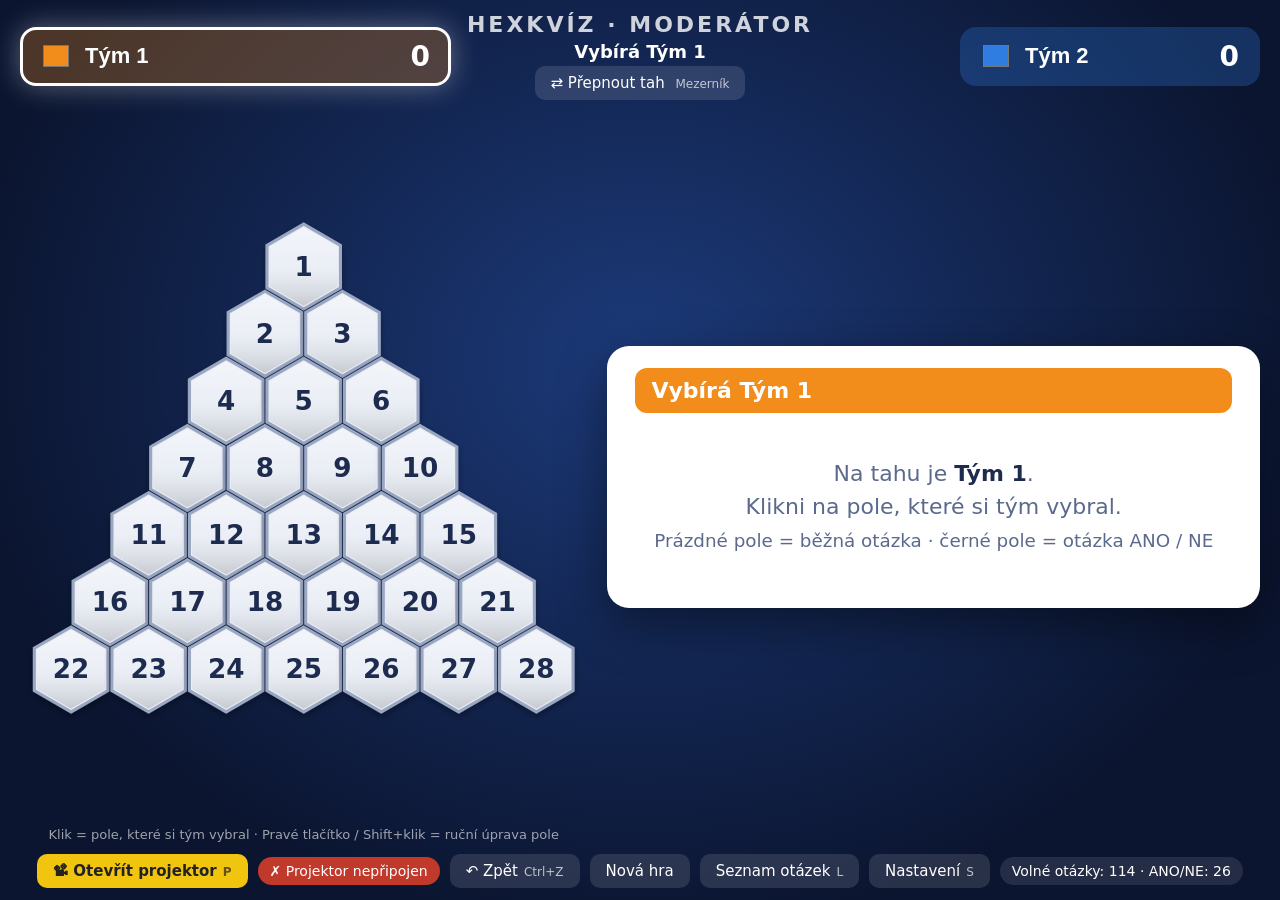
==== index.html @ 9d1b8575 "Hexkvíz: moderátorské okno a okno pro projektor - index.html: moderátor vidí otázku, správnou odpově" ====
<!doctype html>
<html lang="cs">
<head>
<meta charset="utf-8">
<meta name="viewport" content="width=device-width, initial-scale=1">
<title>Hexkvíz – moderátor</title>
<link rel="stylesheet" href="css/spolecne.css">
<style>
  body { display: grid; grid-template-rows: auto 1fr auto; height: 100vh; }
  header { display: grid; grid-template-columns: 1fr auto 1fr; align-items: center; gap: 16px; padding: 12px 20px; }
  header .team:last-child { justify-self: end; }
  .team { min-width: 300px; }
  .team input[type=text] { background: transparent; border: none; color: #fff; font-size: 22px; font-weight: 700; width: 170px; outline: none; }
  .team input[type=color] { width: 30px; height: 30px; border: none; padding: 0; background: none; cursor: pointer; }
  .team .score { font-size: 28px; }
  .center { text-align: center; }
  .center h1 { margin: 0; font-size: 22px; letter-spacing: 3px; opacity: .8; }
  .center .turn { font-size: 18px; font-weight: 700; margin: 4px 0; }

  main { display: grid; grid-template-columns: minmax(0, 1fr) minmax(0, 1.15fr); gap: 20px; padding: 0 20px; min-height: 0; }
  .boardWrap { display: flex; flex-direction: column; align-items: center; justify-content: center; min-height: 0; }
  .boardWrap svg { width: 100%; height: 100%; max-height: calc(100vh - 190px); }
  .boardHint { font-size: 13px; opacity: .6; padding-top: 4px; text-align: center; }

  .panel {
    background: #fff; color: #1d2b4f; border-radius: 22px; padding: 22px 28px; display: flex; flex-direction: column;
    gap: 14px; min-height: 0; overflow: auto; box-shadow: 0 16px 50px rgba(0,0,0,.45); align-self: center; max-height: 100%;
  }
  .phase { font-size: 22px; font-weight: 800; padding: 10px 16px; border-radius: 12px; color: #fff; background: #2f5fb3; }
  .meta { display: flex; justify-content: space-between; align-items: center; gap: 10px; font-weight: 700; font-size: 17px; color: #5b6a8c; }
  .q { font-size: clamp(22px, 2.3vw, 34px); font-weight: 700; line-height: 1.25; }
  .ans { background: #e8f6ec; border-radius: 12px; padding: 10px 16px; }
  .ans small { display: block; color: #4d7a5b; font-weight: 700; text-transform: uppercase; font-size: 12px; letter-spacing: 1px; }
  .ans div { font-size: clamp(20px, 2vw, 28px); font-weight: 800; color: var(--ok); }
  .timer { position: relative; height: 32px; background: #e3e8f2; border-radius: 10px; overflow: hidden; }
  .timer .bar { position: absolute; inset: 0 auto 0 0; background: linear-gradient(90deg, #2ecc71, #27ae60); width: 0; }
  .timer.low .bar { background: linear-gradient(90deg, #f39c12, #e67e22); }
  .timer.over .bar { background: var(--bad); width: 100% !important; }
  .timer span { position: absolute; inset: 0; display: flex; align-items: center; justify-content: center; font-weight: 800; font-size: 16px; color: #1d2b4f; }
  .timer.over span { color: #fff; }
  .row { display: flex; gap: 8px; flex-wrap: wrap; align-items: center; }
  .row button { background: #e3e8f2; color: #1d2b4f; font-weight: 600; }
  .row button.on { background: #2f5fb3; color: #fff; }
  .grow { flex: 1; }
  .actions { display: grid; grid-template-columns: 1fr 1fr; gap: 12px; }
  .actions button { font-size: 20px; font-weight: 800; padding: 18px 14px; border-radius: 14px; line-height: 1.2; }
  .actions .ok { background: var(--ok); }
  .actions .bad { background: var(--bad); }
  .idle { font-size: 22px; line-height: 1.5; color: #5b6a8c; text-align: center; padding: 30px 10px; }
  .idle b { color: #1d2b4f; }
  .hidden { display: none !important; }

  footer { display: flex; gap: 10px; flex-wrap: wrap; justify-content: center; align-items: center; padding: 12px; }
  .pill { font-size: 14px; padding: 6px 12px; border-radius: 999px; background: rgba(255,255,255,.1); }
  .pill.ok { background: var(--ok); }
  .pill.warn { background: var(--bad); }
  #bProj { background: #f1c40f; color: #222; font-weight: 700; }

  /* okna */
  .modal { position: fixed; inset: 0; display: none; align-items: center; justify-content: center; background: rgba(5,10,25,.72); z-index: 10; padding: 24px; }
  .modal.open { display: flex; }
  .card { background: #fff; color: #1d2b4f; border-radius: 20px; width: min(1100px, 100%); max-height: 100%; padding: 24px 30px; display: flex; flex-direction: column; gap: 14px; box-shadow: 0 20px 60px rgba(0,0,0,.6); }
  .card.small { width: min(520px, 100%); }
  .card h2 { margin: 0; }
  .card .head { display: flex; justify-content: space-between; align-items: center; gap: 10px; }
  .card button.grey { background: #ccd3e0; color: #333; }
  .card .btn { background: #2f5fb3; }
  .card .btn.red { background: var(--bad); }
  .scroll { overflow: auto; min-height: 0; }
  table { width: 100%; border-collapse: collapse; font-size: 15px; }
  th, td { text-align: left; padding: 6px 8px; border-bottom: 1px solid #e3e8f2; vertical-align: top; }
  th { position: sticky; top: 0; background: #fff; }
  tr.used td { color: #9aa3b8; }
  tr.used td:nth-child(3) { text-decoration: line-through; }
  .tabs { display: flex; gap: 8px; }
  .tabs button { background: #e3e8f2; color: #333; }
  .tabs button.on { background: #2f5fb3; color: #fff; }
  .settings { display: grid; grid-template-columns: auto 1fr; gap: 12px 18px; align-items: center; font-size: 16px; }
  .settings input[type=number] { width: 80px; font: inherit; padding: 4px 8px; }
  .settings label { display: inline-flex; gap: 6px; align-items: center; margin-right: 14px; }
  .manual { display: grid; grid-template-columns: 1fr 1fr; gap: 10px; }
  .manual button { font-size: 18px; font-weight: 700; padding: 14px; }
</style>
</head>
<body>
<header>
  <div class="team" id="team1">
    <input type="color" id="c1" title="Barva týmu">
    <input type="text" id="n1">
    <span class="score" id="s1">0</span>
  </div>
  <div class="center">
    <h1>HEXKVÍZ · MODERÁTOR</h1>
    <div class="turn" id="turn"></div>
    <button id="bSwap">⇄ Přepnout tah <kbd>Mezerník</kbd></button>
  </div>
  <div class="team" id="team2">
    <input type="color" id="c2" title="Barva týmu">
    <input type="text" id="n2">
    <span class="score" id="s2">0</span>
  </div>
</header>

<main>
  <div class="boardWrap">
    <svg id="board"></svg>
    <div class="boardHint">Klik = pole, které si tým vybral · Pravé tlačítko / Shift+klik = ruční úprava pole</div>
  </div>

  <section class="panel">
    <div class="phase" id="phase"></div>

    <div id="idle" class="idle"></div>

    <div id="qbox" class="hidden" style="display:flex;flex-direction:column;gap:14px">
      <div class="meta"><span id="qField"></span><span class="cat" id="qCat"></span></div>
      <div class="q" id="qText"></div>
      <div class="ans"><small>Správná odpověď</small><div id="qAns"></div></div>
      <div class="timer" id="timer"><div class="bar" id="tBar"></div><span id="tNum"></span></div>
      <div class="row">
        <button id="bTimer">▶ Start<kbd>T</kbd></button>
        <button id="bRestart">↺ Znovu<kbd>R</kbd></button>
        <span class="grow"></span>
        <button id="bOther" title="Zahodí otázku (zůstane použitá) a vytáhne novou">↻ Jiná otázka<kbd>N</kbd></button>
        <button id="bShowAns" title="Zobrazí správnou odpověď na projektoru">👁 Odpověď na projektor<kbd>O</kbd></button>
        <button id="bCancel" title="Zruší výběr pole, otázka zůstane použitá">✖ Zrušit<kbd>Esc</kbd></button>
      </div>
      <div class="actions">
        <button class="ok" id="bOk"></button>
        <button class="bad" id="bBad"></button>
      </div>
    </div>
  </section>
</main>

<footer>
  <button id="bProj">📽 Otevřít projektor<kbd>P</kbd></button>
  <span class="pill" id="conn"></span>
  <button id="bUndo">↶ Zpět<kbd>Ctrl+Z</kbd></button>
  <button id="bNew">Nová hra</button>
  <button id="bList">Seznam otázek<kbd>L</kbd></button>
  <button id="bSettings">Nastavení<kbd>S</kbd></button>
  <span class="pill" id="remain"></span>
</footer>

<!-- ruční úprava pole -->
<div class="modal" id="mManual">
  <div class="card small">
    <div class="head"><h2 id="manTitle"></h2><button class="grey" data-close>Zavřít<kbd>Esc</kbd></button></div>
    <div>Ruční nastavení pole (nemění tah ani nepoužije otázku):</div>
    <div class="manual">
      <button data-m="1" id="man1"></button>
      <button data-m="2" id="man2"></button>
      <button data-m="3" style="background:var(--black)">Černé pole</button>
      <button data-m="0" class="grey">Prázdné pole</button>
    </div>
  </div>
</div>

<!-- seznam otázek -->
<div class="modal" id="mList">
  <div class="card" style="height:100%">
    <div class="head">
      <h2>Seznam otázek</h2>
      <div class="tabs">
        <button data-f="all" class="on">Všechny</button>
        <button data-f="used">Použité</button>
        <button data-f="free">Nepoužité</button>
      </div>
      <button class="grey" data-close>Zavřít<kbd>Esc</kbd></button>
    </div>
    <div class="scroll"><table><thead><tr><th>#</th><th>Sada · okruh</th><th>Otázka</th><th>Odpověď</th><th>Stav</th></tr></thead><tbody id="listBody"></tbody></table></div>
  </div>
</div>

<!-- nastavení -->
<div class="modal" id="mSet">
  <div class="card">
    <div class="head"><h2>Nastavení</h2><button class="grey" data-close>Zavřít<kbd>Esc</kbd></button></div>
    <div class="settings">
      <b>Čas na odpověď</b><span><input type="number" min="0" max="300" data-num="tAnswer"> s</span>
      <b>Čas pro soupeře</b><span><input type="number" min="0" max="300" data-num="tSteal"> s</span>
      <b>Čas na ANO / NE</b><span><input type="number" min="0" max="300" data-num="tYesNo"> s <small>(0 = bez časovače)</small></span>
      <b>Časovač</b><span><label><input type="checkbox" data-bool="autostart"> spustit automaticky po výběru pole</label></span>
      <b>Pravidla</b><span><label><input type="checkbox" data-bool="steal"> při špatné odpovědi může odpovídat soupeř</label></span>
      <b>Projektor</b><span>
        <label><input type="checkbox" data-bool="sound"> zvuky</label>
        <label><input type="checkbox" data-bool="showQ"> zobrazovat znění otázky</label></span>
      <b>Sady otázek</b><span id="sSets"></span>
      <b>Použité otázky</b><span><span id="sStat"></span> &nbsp; <button class="btn red" id="bResetUsed">Obnovit všechny otázky</button></span>
    </div>
  </div>
</div>

<script src="js/otazky.js"></script>
<script src="js/deska.js"></script>
<script>
const $ = id => document.getElementById(id);
const N = Deska.N;
const other = t => t === 1 ? 2 : 1;

// ===================== ULOŽENÍ =====================
const LS = { game: 'azkviz-mod-game', used: 'azkviz-mod-used', settings: 'azkviz-mod-settings' };
const load = (k, d) => { try { const v = JSON.parse(localStorage.getItem(k)); return v ?? d; } catch { return d; } };
const store = (k, v) => { try { localStorage.setItem(k, JSON.stringify(v)); } catch {} };

const DEFAULTS = { tAnswer: 15, tSteal: 10, tYesNo: 10, autostart: true, steal: true, sound: true, showQ: false, sets: {} };
let settings = { ...DEFAULTS, ...load(LS.settings, {}) };
for (const k of Object.keys(SETS)) if (!(k in settings.sets)) settings.sets[k] = true;
let used = load(LS.used, {});

const saved = load(LS.game, null);
let game = { owner: Array(N).fill(0), turn: 1, n1: 'Tým 1', n2: 'Tým 2', c1: '#f28c1b', c2: '#2f7de1', ...(saved?.game || {}) };
if (game.owner?.length !== N) game.owner = Array(N).fill(0);
let round = saved?.round?.phase ? saved.round : { phase: 'select', cell: -1, q: null, team: game.turn };
let timer = { id: 0, duration: 0, endsAt: 0, remaining: 0, running: false };
let showAnsProj = false;
let history = [];
let manualCell = -1;

// ===================== OTÁZKY =====================
function pool(kind, onlyActive = true) {
  if (kind === 'yesno') return ANO_NE.map((q, i) => ({ id: 'yn-' + i, set: 'ANO / NE', cat: 'ANO / NE', text: q[0], ans: q[1] }));
  const out = [];
  for (const [k, s] of Object.entries(SETS))
    if (!onlyActive || settings.sets[k]) s.q.forEach((q, i) => out.push({ id: `${k}-${i}`, set: s.name, cat: q[0], text: q[1], ans: q[2] }));
  return out;
}
const free = kind => pool(kind).filter(q => !(q.id in used));
function draw(kind) {
  const f = free(kind);
  if (!f.length) return null;
  const q = f[Math.floor(Math.random() * f.length)];
  used[q.id] = Object.keys(used).length + 1;     // otevřená otázka = použitá, už se nevrátí
  store(LS.used, used);
  return q;
}

// ===================== SPOJENÍ S PROJEKTOREM =====================
let projWin = null, lastHello = 0;
let bc = null;
try { bc = new BroadcastChannel('azkviz'); bc.onmessage = e => onMsg(e.data, null); } catch {}
window.addEventListener('message', e => onMsg(e.data, e.source));
function onMsg(d, src) {
  if (d?.type !== 'hello') return;
  const fresh = src && projWin !== src;
  if (src) projWin = src;
  lastHello = Date.now();
  if (d.need || fresh) send(null);
  updateConn();
}
function post(msg) {
  try { if (projWin && !projWin.closed) projWin.postMessage(msg, '*'); } catch {}
  try { bc?.postMessage(msg); } catch {}
}
function openProjector() {
  const w = window.open('projektor.html', 'azkviz-projektor', 'popup=yes,width=1280,height=800');
  if (w) { projWin = w; setTimeout(() => send(null), 600); }
  else alert('Prohlížeč zablokoval otevření okna. Povol vyskakovací okna pro tuto stránku.');
}
function updateConn() {
  const ok = Date.now() - lastHello < 5000;
  $('conn').textContent = ok ? '✓ Projektor připojen' : '✗ Projektor nepřipojen';
  $('conn').className = 'pill ' + (ok ? 'ok' : 'warn');
}
setInterval(updateConn, 1000);

// ===================== ČASOVAČ =====================
const timeLeft = () => timer.running ? Math.max(0, timer.endsAt - Date.now()) : timer.remaining;
function phaseSeconds() {
  return round.phase === 'steal' ? settings.tSteal : round.phase === 'yesno' ? settings.tYesNo : settings.tAnswer;
}
function timerStart() {
  const s = phaseSeconds();
  timer = { id: timer.id + 1, duration: s * 1000, endsAt: Date.now() + s * 1000, remaining: s * 1000, running: s > 0 };
  if (s <= 0) timer.duration = 0;
}
function timerReset() {
  const s = phaseSeconds();
  timer = { id: timer.id + 1, duration: s * 1000, endsAt: 0, remaining: s * 1000, running: false };
}
function timerClear() { timer = { id: timer.id + 1, duration: 0, endsAt: 0, remaining: 0, running: false }; }
function timerToggle() {
  if (!inRound()) return;
  if (!timer.duration) timerStart();
  else if (timer.running) { timer.remaining = timeLeft(); timer.running = false; }
  else if (timer.remaining > 0) { timer.endsAt = Date.now() + timer.remaining; timer.running = true; }
  else timerStart();
  sync();
}
function timerRestart() { if (!inRound()) return; timerStart(); sync(); }
function phaseTimer() { settings.autostart ? timerStart() : timerReset(); }

function drawTimer() {
  const tm = $('timer');
  if (!timer.duration) { tm.classList.add('hidden'); $('bTimer').innerHTML = '▶ Start<kbd>T</kbd>'; return; }
  tm.classList.remove('hidden');
  const left = timeLeft(), sec = Math.ceil(left / 1000);
  $('tBar').style.width = (left / timer.duration * 100) + '%';
  tm.classList.toggle('low', sec <= 5 && left > 0);
  tm.classList.toggle('over', left <= 0);
  $('tNum').textContent = left <= 0 ? 'ČAS VYPRŠEL' : `${sec} s${timer.running ? '' : ' – pozastaveno'}`;
  $('bTimer').innerHTML = timer.running ? '⏸ Pauza<kbd>T</kbd>' : '▶ Start<kbd>T</kbd>';
  if (timer.running && left <= 0) { timer.running = false; timer.remaining = 0; sync('buzz'); }
}
setInterval(drawTimer, 100);

// ===================== HERNÍ LOGIKA =====================
const inRound = () => ['question', 'steal', 'yesno'].includes(round.phase);
const result = () => Deska.findWinner(game.owner);

function selectCell(i, e) {
  if (e?.shiftKey) return openManual(i);
  const v = game.owner[i];
  if (v === 1 || v === 2) return openManual(i);
  if (round.phase === 'end') return;
  if (inRound()) {
    if (i === round.cell) return;
    if (!confirm('Právě běží otázka. Zrušit ji a vybrat jiné pole? (Otázka zůstane použitá.)')) return;
  }
  const kind = v === 3 ? 'yesno' : 'main';
  round = { phase: kind === 'yesno' ? 'yesno' : 'question', cell: i, q: draw(kind), team: game.turn };
  showAnsProj = false;
  phaseTimer();
  sync('open');
}

function otherQuestion() {
  if (!inRound()) return;
  round.q = draw(round.phase === 'yesno' ? 'yesno' : 'main');
  showAnsProj = false;
  phaseTimer();
  sync('open');
}

function answer(correct) {
  if (!inRound()) return;
  const { phase, cell, team } = round;
  if (phase === 'question') {
    if (correct) return finish(team);
    if (settings.steal) { round.phase = 'steal'; phaseTimer(); return sync('wrong'); }
    return finish(3);
  }
  if (phase === 'steal') return finish(correct ? other(team) : 3);
  if (phase === 'yesno') return finish(correct ? team : other(team));
}

function finish(owner) {
  history.push(JSON.stringify({ game, round: { phase: 'select', cell: -1, q: null, team: round.team } }));
  const before = result().winner;
  game.owner[round.cell] = owner;
  const cell = round.cell;
  game.turn = other(round.team);
  timerClear();
  const { winner } = result();
  round = { phase: winner ? 'end' : 'select', cell: -1, q: null, team: game.turn, last: cell };
  board.pop(cell);
  sync(winner && !before ? 'win' : owner === 3 ? 'black' : 'team', cell);
}

function cancelRound() {
  if (!inRound()) return;
  round = { phase: 'select', cell: -1, q: null, team: game.turn };
  timerClear(); showAnsProj = false;
  sync();
}

function openManual(i) {
  manualCell = i;
  $('manTitle').textContent = `Pole ${Deska.cells[i].id}`;
  $('man1').textContent = game.n1; $('man1').style.background = game.c1;
  $('man2').textContent = game.n2; $('man2').style.background = game.c2;
  $('mManual').classList.add('open');
}
document.querySelectorAll('[data-m]').forEach(b => b.onclick = () => {
  if (manualCell < 0) return;
  history.push(JSON.stringify({ game, round }));
  const before = result().winner;
  game.owner[manualCell] = +b.dataset.m;
  if (round.cell === manualCell) { round = { phase: 'select', cell: -1, q: null, team: game.turn }; timerClear(); }
  const { winner } = result();
  if (winner) round = { phase: 'end', cell: -1, q: null, team: game.turn };
  else if (round.phase === 'end') round = { phase: 'select', cell: -1, q: null, team: game.turn };
  board.pop(manualCell);
  $('mManual').classList.remove('open');
  sync(winner && !before ? 'win' : null, manualCell);
  manualCell = -1;
});

function undo() {
  if (!history.length) return;
  const h = JSON.parse(history.pop());
  game = h.game; round = h.round?.phase && !['question', 'steal', 'yesno'].includes(h.round.phase) ? h.round : { phase: 'select', cell: -1, q: null, team: game.turn };
  if (result().winner) round.phase = 'end';
  timerClear(); showAnsProj = false;
  sync();
}
function newGame() {
  if (game.owner.some(v => v) && !confirm('Opravdu začít novou hru? (Použité otázky zůstanou použité.)')) return;
  history.push(JSON.stringify({ game, round: { phase: 'select', cell: -1, q: null, team: game.turn } }));
  game.owner = Array(N).fill(0); game.turn = 1;
  round = { phase: 'select', cell: -1, q: null, team: 1 };
  timerClear(); showAnsProj = false;
  sync();
}
function swapTurn() {
  if (inRound()) return;
  game.turn = other(game.turn); round.team = game.turn;
  sync();
}

// ===================== VYKRESLENÍ =====================
const board = Deska.create($('board'), { onClick: selectCell, onContext: i => openManual(i) });
const tn = t => game['n' + t];
const hexA = (hex, a) => { const n = parseInt(hex.slice(1), 16); return `rgba(${n >> 16},${(n >> 8) & 255},${n & 255},${a})`; };

function phaseText(winner) {
  const c = round.cell >= 0 ? Deska.cells[round.cell].id : '';
  switch (round.phase) {
    case 'question': return `Pole ${c} – odpovídá ${tn(round.team)}`;
    case 'steal': return `Šance pro ${tn(other(round.team))} – pole ${c}`;
    case 'yesno': return `Černé pole ${c} – ANO / NE pro ${tn(round.team)}`;
    case 'end': return `🏆 Vítěz: ${tn(winner)}`;
    default: return `Vybírá ${tn(game.turn)}`;
  }
}

function sync(sfx = null, popCell = -1) {
  const { winner, winSet } = result();
  if (winner && round.phase !== 'end' && !inRound()) round.phase = 'end';
  const ph = phaseText(winner);
  const phaseColor = round.phase === 'end' ? Deska.colorOf(winner, game.c1, game.c2)
    : round.phase === 'steal' ? game['c' + other(round.team)]
    : round.phase === 'yesno' ? Deska.BLACK : game['c' + (inRound() ? round.team : game.turn)];

  // hlavička a deska
  board.render({ owner: game.owner, c1: game.c1, c2: game.c2, winSet, selected: inRound() ? round.cell : -1 });
  for (const t of [1, 2]) {
    $('n' + t).value = game['n' + t]; $('c' + t).value = game['c' + t];
    $('team' + t).style.background = hexA(game['c' + t], .28);
    $('s' + t).textContent = game.owner.filter(v => v === t).length;
    $('team' + t).classList.toggle('active', !winner && (inRound() ? (round.phase === 'steal' ? other(round.team) : round.team) : game.turn) === t);
  }
  $('turn').textContent = ph;
  $('bSwap').disabled = inRound() || !!winner;

  // panel
  $('phase').textContent = ph;
  $('phase').style.background = phaseColor;
  $('qbox').classList.toggle('hidden', !inRound());
  $('idle').classList.toggle('hidden', inRound());
  if (round.phase === 'end') {
    $('idle').innerHTML = `🏆 <b>${esc(tn(winner))}</b> spojil všechny tři strany a vyhrává!<br><br><button class="btn" style="background:#2f5fb3;font-size:20px;padding:12px 24px" onclick="newGame()">Nová hra</button>`;
  } else if (!inRound()) {
    $('idle').innerHTML = `Na tahu je <b>${esc(tn(game.turn))}</b>.<br>Klikni na pole, které si tým vybral.<br><small>Prázdné pole = běžná otázka · černé pole = otázka ANO / NE</small>`;
  } else {
    const q = round.q;
    $('qField').textContent = `Pole ${Deska.cells[round.cell].id}` + (round.phase === 'yesno' ? ' · černé pole' : '');
    $('qCat').textContent = q ? q.cat : '';
    $('qCat').style.background = q ? (CAT_COLORS[q.cat] || '#34495e') : 'transparent';
    $('qText').textContent = q ? q.text : '⚠ Došly otázky. Obnov je v Nastavení, nebo vyhodnoť pole ručně.';
    $('qAns').textContent = q ? q.ans : '–';
    $('bShowAns').classList.toggle('on', showAnsProj);
    $('bOther').disabled = !q;
    const me = tn(round.team), op = tn(other(round.team));
    const labels = {
      question: [`✔ Správně → pole pro ${me}`, settings.steal ? `✘ Špatně → šance pro ${op}` : `✘ Špatně → černé pole`],
      steal: [`✔ ${op} správně → pole pro ${op}`, `✘ ${op} špatně → černé pole`],
      yesno: [`✔ Správně → pole pro ${me}`, `✘ Špatně → pole pro ${op}`],
    }[round.phase];
    $('bOk').innerHTML = labels[0] + '<kbd>1</kbd>';
    $('bBad').innerHTML = labels[1] + '<kbd>2</kbd>';
  }
  drawTimer();
  updateRemain();
  store(LS.game, { game, round });
  send(sfx, popCell, { winner, winSet, ph, phaseColor });
}

function send(sfx = null, popCell = -1, info = null) {
  const { winner, winSet } = info || result();
  const q = inRound() ? round.q : null;
  post({
    type: 'state', id: Math.random().toString(36).slice(2), sfx, pop: popCell,
    view: {
      owner: game.owner, n1: game.n1, n2: game.n2, c1: game.c1, c2: game.c2,
      turn: game.turn, phase: round.phase, phaseText: info?.ph ?? phaseText(winner),
      phaseColor: info?.phaseColor ?? '#2f5fb3',
      active: winner ? 0 : inRound() ? (round.phase === 'steal' ? other(round.team) : round.team) : game.turn,
      selected: inRound() ? round.cell : -1,
      cat: q?.cat || '', catColor: q ? (CAT_COLORS[q.cat] || '#34495e') : '',
      question: settings.showQ && q ? q.text : '',
      answer: showAnsProj && q ? q.ans : '',
      timer: { ...timer, now: Date.now() },
      winner, winSet, sound: settings.sound,
    },
  });
}

function updateRemain() {
  const n = free('main').length, y = free('yesno').length;
  $('remain').textContent = `Volné otázky: ${n} · ANO/NE: ${y}`;
  $('remain').className = 'pill' + (n < 10 || y < 3 ? ' warn' : '');
}
const esc = s => String(s).replace(/[&<>"]/g, c => ({ '&': '&amp;', '<': '&lt;', '>': '&gt;', '"': '&quot;' }[c]));

// ===================== SEZNAM =====================
let listFilter = 'all';
function renderList() {
  const rows = [...pool('main', false), ...pool('yesno')].map(q => ({ ...q, order: used[q.id] }))
    .filter(q => listFilter === 'all' || (listFilter === 'used' ? q.order : !q.order));
  if (listFilter === 'used') rows.sort((a, b) => a.order - b.order);
  $('listBody').innerHTML = rows.map((q, k) => `<tr class="${q.order ? 'used' : ''}">
    <td>${k + 1}</td><td>${esc(q.set)} · ${esc(q.cat)}</td><td>${esc(q.text)}</td><td><b>${esc(q.ans)}</b></td>
    <td>${q.order ? `použitá (${q.order}.)` : 'volná'}</td></tr>`).join('') || '<tr><td colspan="5">Nic tu není.</td></tr>';
}
document.querySelectorAll('#mList .tabs button').forEach(b => b.onclick = () => {
  listFilter = b.dataset.f;
  document.querySelectorAll('#mList .tabs button').forEach(x => x.classList.toggle('on', x === b));
  renderList();
});
function openList() { renderList(); $('mList').classList.add('open'); }

// ===================== NASTAVENÍ =====================
function openSettings() {
  document.querySelectorAll('[data-num]').forEach(i => i.value = settings[i.dataset.num]);
  document.querySelectorAll('[data-bool]').forEach(i => i.checked = !!settings[i.dataset.bool]);
  $('sSets').innerHTML = Object.entries(SETS).map(([k, s]) =>
    `<label><input type="checkbox" data-set="${k}" ${settings.sets[k] ? 'checked' : ''}> ${esc(s.name)} (${s.q.length})</label>`).join('');
  $('sSets').querySelectorAll('input').forEach(i => i.onchange = () => { settings.sets[i.dataset.set] = i.checked; saveSettings(); });
  refreshStat();
  $('mSet').classList.add('open');
}
function refreshStat() {
  const all = pool('main').length + ANO_NE.length, f = free('main').length + free('yesno').length;
  $('sStat').textContent = `${all - f} použito, ${f} volných`;
}
function saveSettings() { store(LS.settings, settings); refreshStat(); sync(); }
document.querySelectorAll('[data-num]').forEach(i => i.oninput = () => { settings[i.dataset.num] = Math.max(0, Math.min(300, +i.value || 0)); saveSettings(); });
document.querySelectorAll('[data-bool]').forEach(i => i.onchange = () => { settings[i.dataset.bool] = i.checked; saveSettings(); });
$('bResetUsed').onclick = () => {
  if (!confirm('Opravdu označit všechny otázky znovu jako nepoužité?')) return;
  used = {}; store(LS.used, used); saveSettings();
};
document.querySelectorAll('[data-close]').forEach(b => b.onclick = () => b.closest('.modal').classList.remove('open'));

// ===================== OVLÁDÁNÍ =====================
$('bOk').onclick = () => answer(true);
$('bBad').onclick = () => answer(false);
$('bTimer').onclick = timerToggle;
$('bRestart').onclick = timerRestart;
$('bOther').onclick = otherQuestion;
$('bShowAns').onclick = () => { showAnsProj = !showAnsProj; sync(); };
$('bCancel').onclick = cancelRound;
$('bSwap').onclick = swapTurn;
$('bUndo').onclick = undo;
$('bNew').onclick = newGame;
$('bList').onclick = openList;
$('bSettings').onclick = openSettings;
$('bProj').onclick = openProjector;
for (const t of [1, 2]) {
  $('n' + t).oninput = () => { game['n' + t] = $('n' + t).value || 'Tým ' + t; sync(); };
  $('c' + t).oninput = () => { game['c' + t] = $('c' + t).value; sync(); };
}

document.addEventListener('keydown', e => {
  if (['INPUT', 'TEXTAREA'].includes(e.target.tagName) && e.target.type !== 'checkbox') { if (e.key === 'Escape') e.target.blur(); return; }
  const k = e.key.toLowerCase();
  if ((e.ctrlKey || e.metaKey) && k === 'z') { e.preventDefault(); undo(); return; }
  const modal = document.querySelector('.modal.open');
  if (modal) {
    if (e.key === 'Escape') modal.classList.remove('open');
    if (modal.id === 'mManual' && ['0', '1', '2', '3'].includes(e.key)) document.querySelector(`[data-m="${e.key}"]`).click();
    return;
  }
  if (inRound()) {
    if (e.key === '1') answer(true);
    else if (e.key === '2') answer(false);
    else if (k === 't') timerToggle();
    else if (k === 'r') timerRestart();
    else if (k === 'n') otherQuestion();
    else if (k === 'o') $('bShowAns').click();
    else if (e.key === 'Escape') cancelRound();
  } else if (e.key === ' ') { e.preventDefault(); swapTurn(); }
  if (k === 'l') openList();
  else if (k === 's') openSettings();
  else if (k === 'p') openProjector();
});

sync();
updateConn();
</script>
</body>
</html>
---- css/spolecne.css ----
/* Společné styly moderátora i projektoru */
:root {
  --bg1: #0b1530;
  --bg2: #1c3a7a;
  --empty: #e9edf5;
  --empty-stroke: #9aa7c2;
  --black: #2a2a2e;
  --ok: #1a7f37;
  --bad: #c0392b;
}
* { box-sizing: border-box; }
html, body { margin: 0; height: 100%; }
body {
  font-family: "Segoe UI", system-ui, sans-serif;
  color: #fff;
  background: radial-gradient(ellipse at 50% 40%, var(--bg2), var(--bg1) 75%);
  overflow: hidden;
  user-select: none;
}
button {
  font: inherit; font-size: 15px; padding: 8px 16px; border-radius: 10px; border: none;
  cursor: pointer; background: rgba(255,255,255,.12); color: #fff;
}
button:hover { filter: brightness(1.15); }
button:disabled { opacity: .4; cursor: default; filter: none; }
kbd { opacity: .7; font-family: inherit; font-size: .8em; margin-left: 6px; }

/* deska */
.board { overflow: visible; display: block; }
.board .hex { cursor: pointer; transform-box: fill-box; transform-origin: center; }
.board .hex polygon.base { transition: fill .3s; stroke-width: 4; }
.board .hex:hover polygon.base { filter: brightness(1.1); }
.board .hex text { font-size: 34px; font-weight: 800; pointer-events: none; text-anchor: middle; dominant-baseline: central; }
.board .hex .gloss { pointer-events: none; }
.board.static .hex { cursor: default; }
.board.static .hex:hover polygon.base { filter: none; }
.hex.pop { animation: pop .5s ease; }
@keyframes pop { 0% { transform: scale(1) } 35% { transform: scale(1.2) } 100% { transform: scale(1) } }
.hex.win polygon.base { stroke: #ffe24a; stroke-width: 9; animation: glow .8s infinite alternate; }
@keyframes glow { from { stroke-opacity: .45 } to { stroke-opacity: 1 } }
.hex.sel polygon.base { stroke: #ffcc00; stroke-width: 12; animation: selpulse .6s infinite alternate; }
.hex.sel.empty polygon.base { fill: #ffe066; }
@keyframes selpulse { from { stroke-opacity: .3 } to { stroke-opacity: 1 } }

/* týmy */
.team {
  display: flex; align-items: center; gap: 12px; padding: 10px 18px; border-radius: 16px;
  border: 3px solid transparent; transition: .25s;
}
.team.active { border-color: #fff; box-shadow: 0 0 28px rgba(255,255,255,.35); }
.team .score { font-weight: 800; margin-left: auto; }

.cat { color: #fff; padding: 4px 12px; border-radius: 999px; font-size: 15px; font-weight: 700; text-transform: uppercase; letter-spacing: 1px; }

.confetti { position: fixed; top: -20px; width: 12px; height: 18px; z-index: 50; pointer-events: none; animation: fall linear forwards; }
@keyframes fall { to { transform: translateY(110vh) rotate(720deg); } }
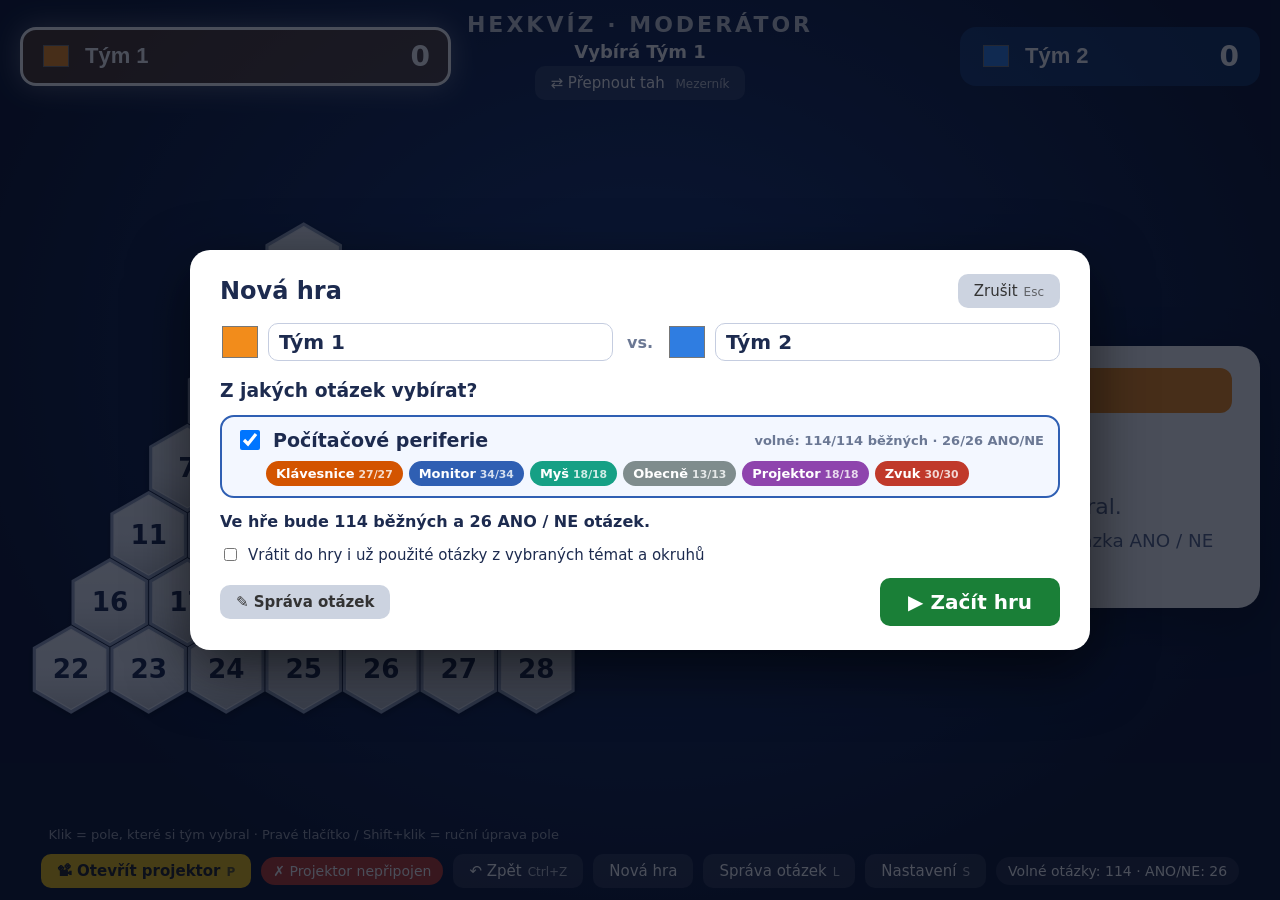
==== commit 9b159a9b: "Správa otázek a výběr témat při nové hře - otázky rozdělené do témat s okruhy a typy (běžná / ANO-NE" ====
--- a/index.html
+++ b/index.html
@@ -5,6 +5,7 @@
 <meta name="viewport" content="width=device-width, initial-scale=1">
 <title>Hexkvíz – moderátor</title>
 <link rel="stylesheet" href="css/spolecne.css">
+<link rel="stylesheet" href="css/spravce.css">
 <style>
   body { display: grid; grid-template-rows: auto 1fr auto; height: 100vh; }
   header { display: grid; grid-template-columns: 1fr auto 1fr; align-items: center; gap: 16px; padding: 12px 20px; }
@@ -42,7 +43,8 @@
   .row button { background: #e3e8f2; color: #1d2b4f; font-weight: 600; }
   .row button.on { background: #2f5fb3; color: #fff; }
   .grow { flex: 1; }
-  .actions { display: grid; grid-template-columns: 1fr 1fr; gap: 12px; }
+  .actions { display: grid; grid-auto-columns: 1fr; grid-auto-flow: column; gap: 12px; }
+  .actions .skip { background: var(--black); }
   .actions button { font-size: 20px; font-weight: 800; padding: 18px 14px; border-radius: 14px; line-height: 1.2; }
   .actions .ok { background: var(--ok); }
   .actions .bad { background: var(--bad); }
@@ -79,6 +81,28 @@
   .settings input[type=number] { width: 80px; font: inherit; padding: 4px 8px; }
   .settings label { display: inline-flex; gap: 6px; align-items: center; margin-right: 14px; }
   .manual { display: grid; grid-template-columns: 1fr 1fr; gap: 10px; }
+
+  /* nová hra */
+  .card.ng { width: min(900px, 100%); }
+  .card h3 { margin: 4px 0 0; }
+  .ng-teams { display: flex; align-items: center; gap: 14px; font-weight: 700; color: #6b7894; }
+  .ng-teams label { flex: 1; display: flex; gap: 8px; align-items: center; }
+  .ng-teams input:not([type=color]) { flex: 1; font: inherit; font-size: 20px; font-weight: 700; padding: 6px 10px; border: 1px solid #c5cde0; border-radius: 10px; color: #1d2b4f; }
+  .ng-teams input[type=color] { width: 40px; height: 40px; border: none; padding: 0; background: none; cursor: pointer; }
+  .ng-themes { display: flex; flex-direction: column; gap: 10px; max-height: 45vh; }
+  .ng-theme { border: 2px solid #e3e8f2; border-radius: 14px; padding: 10px 14px; }
+  .ng-theme.on { border-color: #2f5fb3; background: #f3f7ff; }
+  .ng-theme > label { display: flex; align-items: center; gap: 10px; font-size: 19px; font-weight: 800; cursor: pointer; }
+  .ng-theme > label small { font-size: 13px; font-weight: 600; color: #6b7894; margin-left: auto; }
+  .ng-theme input[type=checkbox] { width: 20px; height: 20px; }
+  .ng-cats { display: flex; flex-wrap: wrap; gap: 6px; margin-top: 8px; padding-left: 30px; }
+  .ng-cat { font-size: 13px; font-weight: 700; padding: 5px 10px; border-radius: 999px; color: #fff; opacity: .3; }
+  .ng-cat.on { opacity: 1; }
+  .ng-cat small { opacity: .8; font-weight: 600; margin-left: 4px; }
+  .ng-sum { font-size: 16px; font-weight: 700; }
+  .ng-sum.warn { color: var(--bad); }
+  .ng-reset { font-size: 15px; display: flex; gap: 8px; align-items: center; }
+  .card .row .ng-start { background: var(--ok); color: #fff; font-size: 20px; font-weight: 800; padding: 12px 28px; }
   .manual button { font-size: 18px; font-weight: 700; padding: 14px; }
 </style>
 </head>
@@ -128,6 +152,7 @@
       <div class="actions">
         <button class="ok" id="bOk"></button>
         <button class="bad" id="bBad"></button>
+        <button class="skip" id="bSkip"></button>
       </div>
     </div>
   </section>
@@ -138,7 +163,7 @@
   <span class="pill" id="conn"></span>
   <button id="bUndo">↶ Zpět<kbd>Ctrl+Z</kbd></button>
   <button id="bNew">Nová hra</button>
-  <button id="bList">Seznam otázek<kbd>L</kbd></button>
+  <button id="bList">Správa otázek<kbd>L</kbd></button>
   <button id="bSettings">Nastavení<kbd>S</kbd></button>
   <span class="pill" id="remain"></span>
 </footer>
@@ -157,19 +182,24 @@
   </div>
 </div>
 
-<!-- seznam otázek -->
-<div class="modal" id="mList">
-  <div class="card" style="height:100%">
-    <div class="head">
-      <h2>Seznam otázek</h2>
-      <div class="tabs">
-        <button data-f="all" class="on">Všechny</button>
-        <button data-f="used">Použité</button>
-        <button data-f="free">Nepoužité</button>
-      </div>
-      <button class="grey" data-close>Zavřít<kbd>Esc</kbd></button>
+<!-- nová hra -->
+<div class="modal" id="mNew">
+  <div class="card ng">
+    <div class="head"><h2>Nová hra</h2><button class="grey" data-close>Zrušit<kbd>Esc</kbd></button></div>
+    <div class="ng-teams">
+      <label><input type="color" id="ngc1"><input id="ngn1" placeholder="Tým 1"></label>
+      <span>vs.</span>
+      <label><input type="color" id="ngc2"><input id="ngn2" placeholder="Tým 2"></label>
     </div>
-    <div class="scroll"><table><thead><tr><th>#</th><th>Sada · okruh</th><th>Otázka</th><th>Odpověď</th><th>Stav</th></tr></thead><tbody id="listBody"></tbody></table></div>
+    <h3>Z jakých otázek vybírat?</h3>
+    <div class="scroll ng-themes" id="ngThemes"></div>
+    <div class="ng-sum" id="ngSum"></div>
+    <label class="ng-reset"><input type="checkbox" id="ngReset"> Vrátit do hry i už použité otázky z vybraných témat a okruhů</label>
+    <div class="row">
+      <button class="grey" id="ngManage">✎ Správa otázek</button>
+      <span class="grow"></span>
+      <button class="ng-start" id="ngStart">▶ Začít hru</button>
+    </div>
   </div>
 </div>
 
@@ -186,14 +216,16 @@
       <b>Projektor</b><span>
         <label><input type="checkbox" data-bool="sound"> zvuky</label>
         <label><input type="checkbox" data-bool="showQ"> zobrazovat znění otázky</label></span>
-      <b>Sady otázek</b><span id="sSets"></span>
+      <b>Otázky</b><span>Témata a okruhy se vybírají při <b>Nové hře</b>. &nbsp; <button class="btn" id="bManage2">✎ Správa otázek</button></span>
       <b>Použité otázky</b><span><span id="sStat"></span> &nbsp; <button class="btn red" id="bResetUsed">Obnovit všechny otázky</button></span>
     </div>
   </div>
 </div>
 
 <script src="js/otazky.js"></script>
+<script src="js/databaze.js"></script>
 <script src="js/deska.js"></script>
+<script src="js/spravce.js"></script>
 <script>
 const $ = id => document.getElementById(id);
 const N = Deska.N;
@@ -204,9 +236,10 @@
 const load = (k, d) => { try { const v = JSON.parse(localStorage.getItem(k)); return v ?? d; } catch { return d; } };
 const store = (k, v) => { try { localStorage.setItem(k, JSON.stringify(v)); } catch {} };
 
-const DEFAULTS = { tAnswer: 15, tSteal: 10, tYesNo: 10, autostart: true, steal: true, sound: true, showQ: false, sets: {} };
+// off = vypnutá témata ('id') a okruhy ('id|okruh'); vše ostatní je zapnuté
+const DEFAULTS = { tAnswer: 15, tSteal: 10, tYesNo: 10, autostart: true, steal: true, sound: true, showQ: false, off: {} };
 let settings = { ...DEFAULTS, ...load(LS.settings, {}) };
-for (const k of Object.keys(SETS)) if (!(k in settings.sets)) settings.sets[k] = true;
+delete settings.sets;
 let used = load(LS.used, {});
 
 const saved = load(LS.game, null);
@@ -219,13 +252,13 @@
 let manualCell = -1;
 
 // ===================== OTÁZKY =====================
-function pool(kind, onlyActive = true) {
-  if (kind === 'yesno') return ANO_NE.map((q, i) => ({ id: 'yn-' + i, set: 'ANO / NE', cat: 'ANO / NE', text: q[0], ans: q[1] }));
-  const out = [];
-  for (const [k, s] of Object.entries(SETS))
-    if (!onlyActive || settings.sets[k]) s.q.forEach((q, i) => out.push({ id: `${k}-${i}`, set: s.name, cat: q[0], text: q[1], ans: q[2] }));
-  return out;
-}
+// kind: 'otazka' (běžná) nebo 'anone' (černé pole); off = vypnutá témata a okruhy
+function pool(kind, off = settings.off) {
+  return Otazky.all()
+    .filter(q => q.type === kind && !off[q.themeId] && !off[q.themeId + '|' + q.cat])
+    .map(q => ({ id: q.id, set: q.themeName, cat: q.cat, type: q.type, text: q.q, ans: q.a }));
+}
+const catLabel = q => q.type === 'anone' ? `ANO / NE · ${q.cat}` : q.cat;
 const free = kind => pool(kind).filter(q => !(q.id in used));
 function draw(kind) {
   const f = free(kind);
@@ -318,8 +351,8 @@
     if (i === round.cell) return;
     if (!confirm('Právě běží otázka. Zrušit ji a vybrat jiné pole? (Otázka zůstane použitá.)')) return;
   }
-  const kind = v === 3 ? 'yesno' : 'main';
-  round = { phase: kind === 'yesno' ? 'yesno' : 'question', cell: i, q: draw(kind), team: game.turn };
+  const kind = v === 3 ? 'anone' : 'otazka';
+  round = { phase: kind === 'anone' ? 'yesno' : 'question', cell: i, q: draw(kind), team: game.turn };
   showAnsProj = false;
   phaseTimer();
   sync('open');
@@ -327,7 +360,7 @@
 
 function otherQuestion() {
   if (!inRound()) return;
-  round.q = draw(round.phase === 'yesno' ? 'yesno' : 'main');
+  round.q = draw(round.phase === 'yesno' ? 'anone' : 'otazka');
   showAnsProj = false;
   phaseTimer();
   sync('open');
@@ -343,6 +376,11 @@
   }
   if (phase === 'steal') return finish(correct ? other(team) : 3);
   if (phase === 'yesno') return finish(correct ? team : other(team));
+}
+
+// soupeř odmítne odpovídat → pole hned zčerná
+function refuse() {
+  if (round.phase === 'steal') finish(3);
 }
 
 function finish(owner) {
@@ -395,14 +433,6 @@
   timerClear(); showAnsProj = false;
   sync();
 }
-function newGame() {
-  if (game.owner.some(v => v) && !confirm('Opravdu začít novou hru? (Použité otázky zůstanou použité.)')) return;
-  history.push(JSON.stringify({ game, round: { phase: 'select', cell: -1, q: null, team: game.turn } }));
-  game.owner = Array(N).fill(0); game.turn = 1;
-  round = { phase: 'select', cell: -1, q: null, team: 1 };
-  timerClear(); showAnsProj = false;
-  sync();
-}
 function swapTurn() {
   if (inRound()) return;
   game.turn = other(game.turn); round.team = game.turn;
@@ -456,20 +486,22 @@
   } else {
     const q = round.q;
     $('qField').textContent = `Pole ${Deska.cells[round.cell].id}` + (round.phase === 'yesno' ? ' · černé pole' : '');
-    $('qCat').textContent = q ? q.cat : '';
-    $('qCat').style.background = q ? (CAT_COLORS[q.cat] || '#34495e') : 'transparent';
+    $('qCat').textContent = q ? catLabel(q) : '';
+    $('qCat').style.background = q ? Otazky.colorFor(q.cat) : 'transparent';
     $('qText').textContent = q ? q.text : '⚠ Došly otázky. Obnov je v Nastavení, nebo vyhodnoť pole ručně.';
     $('qAns').textContent = q ? q.ans : '–';
     $('bShowAns').classList.toggle('on', showAnsProj);
     $('bOther').disabled = !q;
     const me = tn(round.team), op = tn(other(round.team));
     const labels = {
-      question: [`✔ Správně → pole pro ${me}`, settings.steal ? `✘ Špatně → šance pro ${op}` : `✘ Špatně → černé pole`],
-      steal: [`✔ ${op} správně → pole pro ${op}`, `✘ ${op} špatně → černé pole`],
+      question: [`✔ Správně → pole pro ${me}`, settings.steal ? `✘ Špatně / bez odpovědi → šance pro ${op}` : `✘ Špatně / bez odpovědi → černé pole`],
+      steal: [`✔ ${op} správně → pole pro ${op}`, `✘ ${op} špatně → černé pole`, `⏭ ${op} odmítá → černé pole`],
       yesno: [`✔ Správně → pole pro ${me}`, `✘ Špatně → pole pro ${op}`],
     }[round.phase];
     $('bOk').innerHTML = labels[0] + '<kbd>1</kbd>';
     $('bBad').innerHTML = labels[1] + '<kbd>2</kbd>';
+    $('bSkip').classList.toggle('hidden', !labels[2]);
+    $('bSkip').innerHTML = (labels[2] || '') + '<kbd>3</kbd>';
   }
   drawTimer();
   updateRemain();
@@ -488,7 +520,7 @@
       phaseColor: info?.phaseColor ?? '#2f5fb3',
       active: winner ? 0 : inRound() ? (round.phase === 'steal' ? other(round.team) : round.team) : game.turn,
       selected: inRound() ? round.cell : -1,
-      cat: q?.cat || '', catColor: q ? (CAT_COLORS[q.cat] || '#34495e') : '',
+      cat: q ? catLabel(q) : '', catColor: q ? Otazky.colorFor(q.cat) : '',
       question: settings.showQ && q ? q.text : '',
       answer: showAnsProj && q ? q.ans : '',
       timer: { ...timer, now: Date.now() },
@@ -498,43 +530,94 @@
 }
 
 function updateRemain() {
-  const n = free('main').length, y = free('yesno').length;
+  const n = free('otazka').length, y = free('anone').length;
   $('remain').textContent = `Volné otázky: ${n} · ANO/NE: ${y}`;
   $('remain').className = 'pill' + (n < 10 || y < 3 ? ' warn' : '');
 }
 const esc = s => String(s).replace(/[&<>"]/g, c => ({ '&': '&amp;', '<': '&lt;', '>': '&gt;', '"': '&quot;' }[c]));
 
-// ===================== SEZNAM =====================
-let listFilter = 'all';
-function renderList() {
-  const rows = [...pool('main', false), ...pool('yesno')].map(q => ({ ...q, order: used[q.id] }))
-    .filter(q => listFilter === 'all' || (listFilter === 'used' ? q.order : !q.order));
-  if (listFilter === 'used') rows.sort((a, b) => a.order - b.order);
-  $('listBody').innerHTML = rows.map((q, k) => `<tr class="${q.order ? 'used' : ''}">
-    <td>${k + 1}</td><td>${esc(q.set)} · ${esc(q.cat)}</td><td>${esc(q.text)}</td><td><b>${esc(q.ans)}</b></td>
-    <td>${q.order ? `použitá (${q.order}.)` : 'volná'}</td></tr>`).join('') || '<tr><td colspan="5">Nic tu není.</td></tr>';
-}
-document.querySelectorAll('#mList .tabs button').forEach(b => b.onclick = () => {
-  listFilter = b.dataset.f;
-  document.querySelectorAll('#mList .tabs button').forEach(x => x.classList.toggle('on', x === b));
-  renderList();
+// ===================== SPRÁVA OTÁZEK =====================
+Spravce.init({
+  getUsed: () => used,
+  unuse: id => { delete used[id]; store(LS.used, used); updateRemain(); },
+  onClose: () => { if ($('mNew').classList.contains('open')) renderNewGame(); },
 });
-function openList() { renderList(); $('mList').classList.add('open'); }
+Otazky.onChange(() => { updateRemain(); if ($('mNew').classList.contains('open')) renderNewGame(); });
+const openManager = () => Spravce.open();
+
+// ===================== NOVÁ HRA =====================
+let ngOff = {};
+function newGame() {
+  ngOff = { ...settings.off };
+  for (const t of [1, 2]) { $('ngn' + t).value = game['n' + t]; $('ngc' + t).value = game['c' + t]; }
+  $('ngReset').checked = false;
+  renderNewGame();
+  $('mNew').classList.add('open');
+}
+function renderNewGame() {
+  const themes = Otazky.themes();
+  $('ngThemes').innerHTML = themes.map(t => {
+    const on = !ngOff[t.id];
+    const freeIn = qs => qs.filter(q => !(q.id in used)).length;
+    const cats = Otazky.cats(t.id).map(c => {
+      const qs = t.questions.filter(q => q.cat === c);
+      return `<button class="ng-cat ${on && !ngOff[t.id + '|' + c] ? 'on' : ''}" data-cat="${esc(t.id + '|' + c)}"
+        style="background:${Otazky.colorFor(c)}" title="Kliknutím zapneš / vypneš okruh">${esc(c)}<small>${freeIn(qs)}/${qs.length}</small></button>`;
+    }).join('');
+    const n = t.questions.filter(q => q.type === 'otazka'), y = t.questions.filter(q => q.type === 'anone');
+    return `<div class="ng-theme ${on ? 'on' : ''}">
+      <label><input type="checkbox" data-theme="${esc(t.id)}" ${on ? 'checked' : ''}> ${esc(t.name)}
+        <small>volné: ${freeIn(n)}/${n.length} běžných · ${freeIn(y)}/${y.length} ANO/NE</small></label>
+      <div class="ng-cats">${cats || '<small>Téma zatím nemá žádné otázky.</small>'}</div></div>`;
+  }).join('') || '<div>Zatím nemáš žádné téma. Vytvoř ho ve Správě otázek.</div>';
+  $('ngThemes').querySelectorAll('[data-theme]').forEach(i => i.onchange = () => { ngOff[i.dataset.theme] = !i.checked; renderNewGame(); });
+  $('ngThemes').querySelectorAll('[data-cat]').forEach(b => b.onclick = () => {
+    const tid = b.dataset.cat.split('|')[0];
+    if (ngOff[tid]) ngOff[tid] = false; else ngOff[b.dataset.cat] = !ngOff[b.dataset.cat];
+    renderNewGame();
+  });
+  ngSummary();
+}
+function ngSummary() {
+  const reset = $('ngReset').checked;
+  const cnt = kind => pool(kind, ngOff).filter(q => reset || !(q.id in used)).length;
+  const n = cnt('otazka'), y = cnt('anone');
+  const warn = n < 28 || y < 3;
+  $('ngSum').innerHTML = `Ve hře bude <b>${n}</b> běžných a <b>${y}</b> ANO / NE otázek.` +
+    (warn ? ` ⚠ Na celou desku (28 polí) se hodí aspoň 28 běžných a pár ANO / NE otázek.` : '');
+  $('ngSum').classList.toggle('warn', warn);
+  $('ngStart').disabled = n === 0;
+}
+$('ngReset').onchange = ngSummary;
+$('ngManage').onclick = openManager;
+$('ngStart').onclick = () => {
+  history.push(JSON.stringify({ game, round: { phase: 'select', cell: -1, q: null, team: game.turn } }));
+  settings.off = Object.fromEntries(Object.entries(ngOff).filter(([, v]) => v));
+  store(LS.settings, settings);
+  if ($('ngReset').checked) {
+    for (const q of [...pool('otazka'), ...pool('anone')]) delete used[q.id];
+    store(LS.used, used);
+  }
+  for (const t of [1, 2]) { game['n' + t] = $('ngn' + t).value.trim() || 'Tým ' + t; game['c' + t] = $('ngc' + t).value; }
+  game.owner = Array(N).fill(0); game.turn = 1;
+  round = { phase: 'select', cell: -1, q: null, team: 1 };
+  timerClear(); showAnsProj = false;
+  $('mNew').classList.remove('open');
+  sync();
+};
 
 // ===================== NASTAVENÍ =====================
 function openSettings() {
   document.querySelectorAll('[data-num]').forEach(i => i.value = settings[i.dataset.num]);
   document.querySelectorAll('[data-bool]').forEach(i => i.checked = !!settings[i.dataset.bool]);
-  $('sSets').innerHTML = Object.entries(SETS).map(([k, s]) =>
-    `<label><input type="checkbox" data-set="${k}" ${settings.sets[k] ? 'checked' : ''}> ${esc(s.name)} (${s.q.length})</label>`).join('');
-  $('sSets').querySelectorAll('input').forEach(i => i.onchange = () => { settings.sets[i.dataset.set] = i.checked; saveSettings(); });
   refreshStat();
   $('mSet').classList.add('open');
 }
 function refreshStat() {
-  const all = pool('main').length + ANO_NE.length, f = free('main').length + free('yesno').length;
-  $('sStat').textContent = `${all - f} použito, ${f} volných`;
-}
+  const all = pool('otazka').length + pool('anone').length, f = free('otazka').length + free('anone').length;
+  $('sStat').textContent = `${all - f} použito, ${f} volných (ve vybraných tématech)`;
+}
+$('bManage2').onclick = openManager;
 function saveSettings() { store(LS.settings, settings); refreshStat(); sync(); }
 document.querySelectorAll('[data-num]').forEach(i => i.oninput = () => { settings[i.dataset.num] = Math.max(0, Math.min(300, +i.value || 0)); saveSettings(); });
 document.querySelectorAll('[data-bool]').forEach(i => i.onchange = () => { settings[i.dataset.bool] = i.checked; saveSettings(); });
@@ -547,6 +630,7 @@
 // ===================== OVLÁDÁNÍ =====================
 $('bOk').onclick = () => answer(true);
 $('bBad').onclick = () => answer(false);
+$('bSkip').onclick = refuse;
 $('bTimer').onclick = timerToggle;
 $('bRestart').onclick = timerRestart;
 $('bOther').onclick = otherQuestion;
@@ -555,7 +639,7 @@
 $('bSwap').onclick = swapTurn;
 $('bUndo').onclick = undo;
 $('bNew').onclick = newGame;
-$('bList').onclick = openList;
+$('bList').onclick = openManager;
 $('bSettings').onclick = openSettings;
 $('bProj').onclick = openProjector;
 for (const t of [1, 2]) {
@@ -564,31 +648,34 @@
 }
 
 document.addEventListener('keydown', e => {
-  if (['INPUT', 'TEXTAREA'].includes(e.target.tagName) && e.target.type !== 'checkbox') { if (e.key === 'Escape') e.target.blur(); return; }
+  if (['INPUT', 'TEXTAREA', 'SELECT'].includes(e.target.tagName) && e.target.type !== 'checkbox') { if (e.key === 'Escape') e.target.blur(); return; }
   const k = e.key.toLowerCase();
-  if ((e.ctrlKey || e.metaKey) && k === 'z') { e.preventDefault(); undo(); return; }
-  const modal = document.querySelector('.modal.open');
+  const modal = [...document.querySelectorAll('.modal.open')].pop();   // nejvrchnější okno
   if (modal) {
-    if (e.key === 'Escape') modal.classList.remove('open');
+    if (e.key === 'Escape') modal.id === 'mSpravce' ? Spravce.close() : modal.classList.remove('open');
     if (modal.id === 'mManual' && ['0', '1', '2', '3'].includes(e.key)) document.querySelector(`[data-m="${e.key}"]`).click();
     return;
   }
+  if ((e.ctrlKey || e.metaKey) && k === 'z') { e.preventDefault(); undo(); return; }
   if (inRound()) {
     if (e.key === '1') answer(true);
     else if (e.key === '2') answer(false);
+    else if (e.key === '3') refuse();
     else if (k === 't') timerToggle();
     else if (k === 'r') timerRestart();
     else if (k === 'n') otherQuestion();
     else if (k === 'o') $('bShowAns').click();
     else if (e.key === 'Escape') cancelRound();
   } else if (e.key === ' ') { e.preventDefault(); swapTurn(); }
-  if (k === 'l') openList();
+  if (k === 'l') openManager();
   else if (k === 's') openSettings();
   else if (k === 'p') openProjector();
 });
 
 sync();
 updateConn();
+// na začátku (prázdná deska) rovnou nabídni výběr otázek
+if (!game.owner.some(v => v) && round.phase === 'select') newGame();
 </script>
 </body>
 </html>
--- a/css/spravce.css
+++ b/css/spravce.css
@@ -0,0 +1,42 @@
+/* Správa otázek */
+.card.sp { width: min(1400px, 100%); height: 100%; }
+.sp .row { display: flex; gap: 8px; flex-wrap: wrap; align-items: center; }
+.sp-body { display: grid; grid-template-columns: 260px 1fr; gap: 18px; min-height: 0; flex: 1; }
+.sp aside { display: flex; flex-direction: column; gap: 8px; overflow: auto; }
+.sp-themes { display: flex; flex-direction: column; gap: 6px; }
+.sp-theme { text-align: left; background: #eef1f7; color: #1d2b4f; display: flex; flex-direction: column; gap: 2px; padding: 10px 12px; }
+.sp-theme small { color: #6b7894; font-size: 12px; }
+.sp-theme.on { background: #2f5fb3; color: #fff; }
+.sp-theme.on small { color: #d8e2f7; }
+#spMain { display: flex; flex-direction: column; gap: 12px; min-height: 0; }
+.sp-theme-head { display: flex; gap: 8px; align-items: center; }
+.sp-theme-head input { flex: 1; font: inherit; font-size: 22px; font-weight: 800; color: #1d2b4f; border: 1px solid transparent; border-radius: 8px; padding: 4px 8px; }
+.sp-theme-head input:hover, .sp-theme-head input:focus { border-color: #c5cde0; outline: none; }
+.sp-form { background: #f4f6fb; border-radius: 14px; padding: 12px 14px; display: flex; flex-direction: column; gap: 10px; border: 2px solid transparent; }
+.sp-form.editing { border-color: #f1c40f; background: #fffbea; }
+.sp-form-title { font-weight: 800; }
+.sp-grid { display: grid; grid-template-columns: 220px 1fr 1fr; gap: 8px 12px; }
+.sp-grid label { display: flex; flex-direction: column; gap: 3px; font-size: 13px; font-weight: 700; color: #5b6a8c; }
+.sp-grid label.wide { grid-column: 1 / -1; }
+.sp input, .sp select, .sp textarea { font: inherit; font-size: 15px; padding: 6px 8px; border: 1px solid #c5cde0; border-radius: 8px; color: #1d2b4f; background: #fff; }
+.sp textarea { resize: vertical; width: 100%; }
+.sp-msg { font-size: 14px; color: var(--ok); font-weight: 700; }
+.sp-msg.bad { color: var(--bad); }
+.sp-bulk { background: #f4f6fb; border-radius: 14px; padding: 10px 14px; font-size: 14px; }
+.sp-bulk summary { cursor: pointer; font-weight: 800; font-size: 15px; }
+.sp-bulk[open] { display: flex; flex-direction: column; gap: 8px; }
+.sp-bulk textarea { font-family: Consolas, monospace; font-size: 14px; }
+.sp-filter { display: flex; gap: 8px; flex-wrap: wrap; align-items: center; }
+.sp-filter input { flex: 1; min-width: 200px; }
+#flCount { color: #6b7894; font-size: 14px; }
+.sp-table { flex: 1; min-height: 160px; }
+.sp table td { font-size: 14px; }
+.sp tr.editing td { background: #fffbea; }
+.sp .cat { font-size: 11px; padding: 2px 8px; white-space: nowrap; }
+.sp-type { font-size: 11px; font-weight: 800; padding: 2px 6px; border-radius: 6px; background: #e3e8f2; white-space: nowrap; }
+.sp-type.anone { background: var(--black); color: #fff; }
+.sp-act { white-space: nowrap; }
+.sp button.mini { padding: 3px 8px; font-size: 13px; background: #e3e8f2; color: #1d2b4f; }
+.sp button.mini.red { background: #f8d7d3; }
+.sp-none, .sp-empty { color: #6b7894; text-align: center; padding: 30px; font-size: 16px; }
+.sp code { background: #e3e8f2; padding: 1px 5px; border-radius: 4px; }
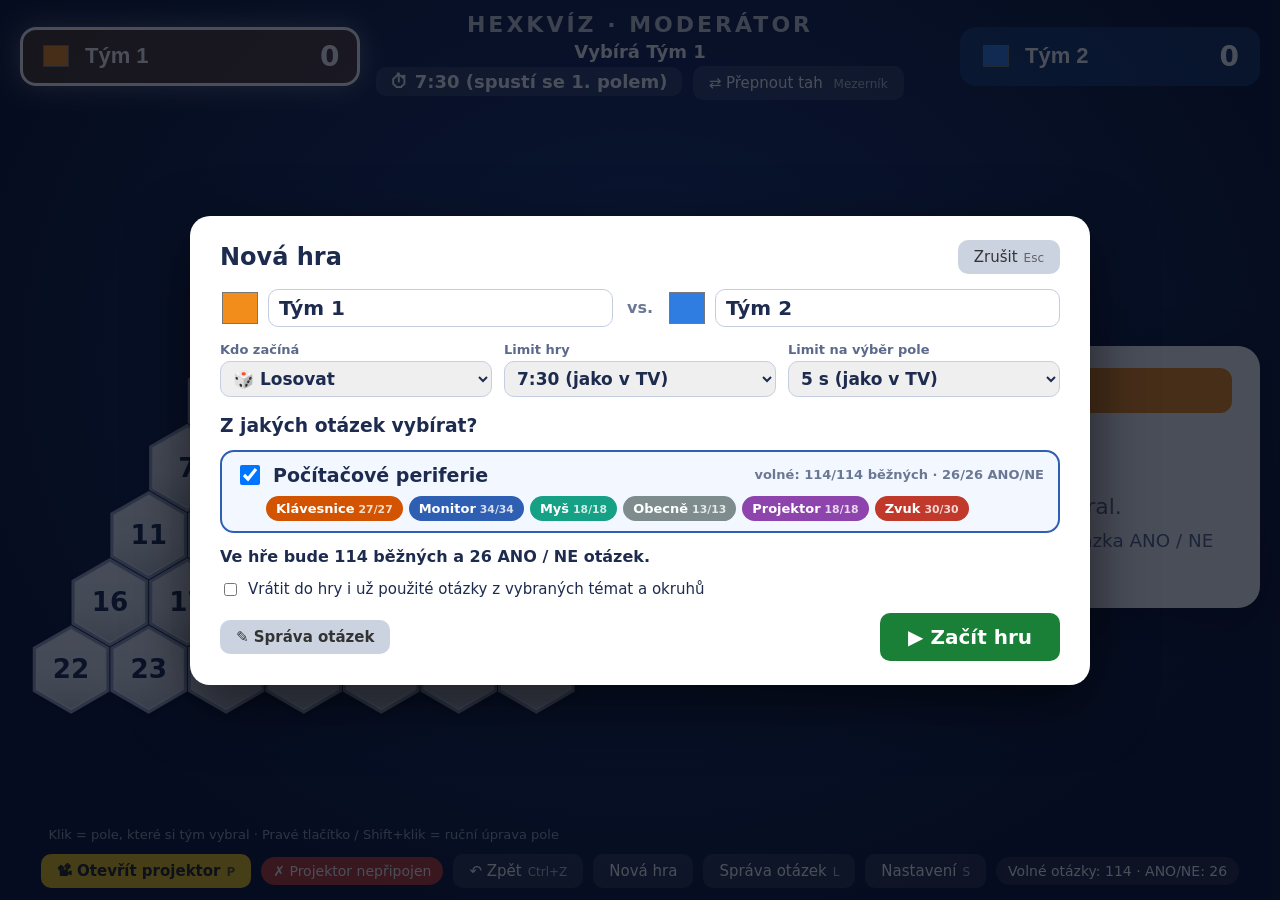
==== commit 2a3d38c0: "Pravidla podle herního řádu: los, limit výběru pole, limit hry a rozstřel - bod 7: začínající tým se" ====
--- a/index.html
+++ b/index.html
@@ -17,6 +17,9 @@
   .center { text-align: center; }
   .center h1 { margin: 0; font-size: 22px; letter-spacing: 3px; opacity: .8; }
   .center .turn { font-size: 18px; font-weight: 700; margin: 4px 0; }
+  .clock { font-size: 18px; font-weight: 800; padding: 4px 14px; margin-right: 6px; font-variant-numeric: tabular-nums; }
+  .clock.low { background: #e67e22; }
+  .clock.over { background: var(--bad); }
 
   main { display: grid; grid-template-columns: minmax(0, 1fr) minmax(0, 1.15fr); gap: 20px; padding: 0 20px; min-height: 0; }
   .boardWrap { display: flex; flex-direction: column; align-items: center; justify-content: center; min-height: 0; }
@@ -89,6 +92,9 @@
   .ng-teams label { flex: 1; display: flex; gap: 8px; align-items: center; }
   .ng-teams input:not([type=color]) { flex: 1; font: inherit; font-size: 20px; font-weight: 700; padding: 6px 10px; border: 1px solid #c5cde0; border-radius: 10px; color: #1d2b4f; }
   .ng-teams input[type=color] { width: 40px; height: 40px; border: none; padding: 0; background: none; cursor: pointer; }
+  .ng-opts { display: grid; grid-template-columns: repeat(3, 1fr); gap: 12px; }
+  .ng-opts label { display: flex; flex-direction: column; gap: 4px; font-size: 13px; font-weight: 700; color: #5b6a8c; }
+  .ng-opts select { font: inherit; font-size: 17px; font-weight: 600; padding: 6px 8px; border: 1px solid #c5cde0; border-radius: 10px; color: #1d2b4f; }
   .ng-themes { display: flex; flex-direction: column; gap: 10px; max-height: 45vh; }
   .ng-theme { border: 2px solid #e3e8f2; border-radius: 14px; padding: 10px 14px; }
   .ng-theme.on { border-color: #2f5fb3; background: #f3f7ff; }
@@ -116,6 +122,7 @@
   <div class="center">
     <h1>HEXKVÍZ · MODERÁTOR</h1>
     <div class="turn" id="turn"></div>
+    <button class="clock" id="clock" title="Čas hry – kliknutím pozastavíš / spustíš (G)"></button>
     <button id="bSwap">⇄ Přepnout tah <kbd>Mezerník</kbd></button>
   </div>
   <div class="team" id="team2">
@@ -133,6 +140,7 @@
 
   <section class="panel">
     <div class="phase" id="phase"></div>
+    <div class="timer" id="timer"><div class="bar" id="tBar"></div><span id="tNum"></span></div>
 
     <div id="idle" class="idle"></div>
 
@@ -140,7 +148,6 @@
       <div class="meta"><span id="qField"></span><span class="cat" id="qCat"></span></div>
       <div class="q" id="qText"></div>
       <div class="ans"><small>Správná odpověď</small><div id="qAns"></div></div>
-      <div class="timer" id="timer"><div class="bar" id="tBar"></div><span id="tNum"></span></div>
       <div class="row">
         <button id="bTimer">▶ Start<kbd>T</kbd></button>
         <button id="bRestart">↺ Znovu<kbd>R</kbd></button>
@@ -190,6 +197,18 @@
       <label><input type="color" id="ngc1"><input id="ngn1" placeholder="Tým 1"></label>
       <span>vs.</span>
       <label><input type="color" id="ngc2"><input id="ngn2" placeholder="Tým 2"></label>
+    </div>
+    <div class="ng-opts">
+      <label>Kdo začíná
+        <select id="ngStarter"><option value="los">🎲 Losovat</option><option value="1">Tým 1</option><option value="2">Tým 2</option></select></label>
+      <label>Limit hry
+        <select id="ngLimit">
+          <option value="0">bez limitu</option><option value="300">5:00</option><option value="450">7:30 (jako v TV)</option>
+          <option value="600">10:00</option><option value="900">15:00</option><option value="1200">20:00</option></select></label>
+      <label>Limit na výběr pole
+        <select id="ngSelect">
+          <option value="0">bez limitu</option><option value="5">5 s (jako v TV)</option><option value="10">10 s</option>
+          <option value="15">15 s</option><option value="30">30 s</option></select></label>
     </div>
     <h3>Z jakých otázek vybírat?</h3>
     <div class="scroll ng-themes" id="ngThemes"></div>
@@ -237,7 +256,8 @@
 const store = (k, v) => { try { localStorage.setItem(k, JSON.stringify(v)); } catch {} };
 
 // off = vypnutá témata ('id') a okruhy ('id|okruh'); vše ostatní je zapnuté
-const DEFAULTS = { tAnswer: 15, tSteal: 10, tYesNo: 10, autostart: true, steal: true, sound: true, showQ: false, off: {} };
+// tSelect = limit na výběr pole (bod 9), gameLimit = limit hry v sekundách (bod 21, 7:30)
+const DEFAULTS = { tAnswer: 15, tSteal: 10, tYesNo: 10, tSelect: 5, gameLimit: 450, autostart: true, steal: true, sound: true, showQ: false, off: {} };
 let settings = { ...DEFAULTS, ...load(LS.settings, {}) };
 delete settings.sets;
 let used = load(LS.used, {});
@@ -245,6 +265,13 @@
 const saved = load(LS.game, null);
 let game = { owner: Array(N).fill(0), turn: 1, n1: 'Tým 1', n2: 'Tým 2', c1: '#f28c1b', c2: '#2f7de1', ...(saved?.game || {}) };
 if (game.owner?.length !== N) game.owner = Array(N).fill(0);
+// hodiny hry: limit a zbývající čas v ms; started = spustí se výběrem prvního pole
+const newClock = () => ({ limit: settings.gameLimit * 1000, left: settings.gameLimit * 1000, running: false, endsAt: 0, started: false });
+game.clock ||= newClock();
+game.timeUp ||= false;
+game.forced ||= 0;          // vítěz určený časem / rozstřelem (ne propojením stran)
+game.forcedReason ||= '';
+game.started ??= game.owner.some(v => v);   // hra začne výběrem prvního pole
 let round = saved?.round?.phase ? saved.round : { phase: 'select', cell: -1, q: null, team: game.turn };
 let timer = { id: 0, duration: 0, endsAt: 0, remaining: 0, running: false };
 let showAnsProj = false;
@@ -301,8 +328,15 @@
 // ===================== ČASOVAČ =====================
 const timeLeft = () => timer.running ? Math.max(0, timer.endsAt - Date.now()) : timer.remaining;
 function phaseSeconds() {
-  return round.phase === 'steal' ? settings.tSteal : round.phase === 'yesno' ? settings.tYesNo : settings.tAnswer;
-}
+  switch (round.phase) {
+    case 'question': return settings.tAnswer;
+    case 'steal': return settings.tSteal;
+    case 'yesno': case 'tiebreak2': return settings.tYesNo;
+    case 'select': return game.timeUp || !game.started ? 0 : settings.tSelect;   // první výběr bez limitu
+    default: return 0;
+  }
+}
+const timed = () => inRound() || round.phase === 'select';
 function timerStart() {
   const s = phaseSeconds();
   timer = { id: timer.id + 1, duration: s * 1000, endsAt: Date.now() + s * 1000, remaining: s * 1000, running: s > 0 };
@@ -314,14 +348,14 @@
 }
 function timerClear() { timer = { id: timer.id + 1, duration: 0, endsAt: 0, remaining: 0, running: false }; }
 function timerToggle() {
-  if (!inRound()) return;
+  if (!timed()) return;
   if (!timer.duration) timerStart();
   else if (timer.running) { timer.remaining = timeLeft(); timer.running = false; }
   else if (timer.remaining > 0) { timer.endsAt = Date.now() + timer.remaining; timer.running = true; }
   else timerStart();
   sync();
 }
-function timerRestart() { if (!inRound()) return; timerStart(); sync(); }
+function timerRestart() { if (!timed()) return; timerStart(); sync(); }
 function phaseTimer() { settings.autostart ? timerStart() : timerReset(); }
 
 function drawTimer() {
@@ -332,25 +366,73 @@
   $('tBar').style.width = (left / timer.duration * 100) + '%';
   tm.classList.toggle('low', sec <= 5 && left > 0);
   tm.classList.toggle('over', left <= 0);
-  $('tNum').textContent = left <= 0 ? 'ČAS VYPRŠEL' : `${sec} s${timer.running ? '' : ' – pozastaveno'}`;
+  const what = round.phase === 'select' ? `Výběr pole: ` : '';
+  $('tNum').textContent = left <= 0 ? 'ČAS VYPRŠEL' : `${what}${sec} s${timer.running ? '' : ' – pozastaveno'}`;
   $('bTimer').innerHTML = timer.running ? '⏸ Pauza<kbd>T</kbd>' : '▶ Start<kbd>T</kbd>';
-  if (timer.running && left <= 0) { timer.running = false; timer.remaining = 0; sync('buzz'); }
-}
-setInterval(drawTimer, 100);
+  if (timer.running && left <= 0) {
+    timer.running = false; timer.remaining = 0;
+    if (round.phase === 'select') {
+      // bod 9: tým nevybral pole včas → právo tahu má soupeř
+      game.turn = other(game.turn); round.team = game.turn; round.lot = false;
+      phaseTimer();
+    }
+    sync('buzz');
+  }
+}
+
+// ===================== HODINY HRY (bod 21) =====================
+const clockLeft = () => game.clock.running ? Math.max(0, game.clock.endsAt - Date.now()) : game.clock.left;
+const fmt = ms => { const s = Math.ceil(ms / 1000); return `${Math.floor(s / 60)}:${String(s % 60).padStart(2, '0')}`; };
+function clockStart() {
+  if (!game.clock.limit || game.clock.running || game.timeUp) return;
+  game.clock.started = true; game.clock.running = true; game.clock.endsAt = Date.now() + game.clock.left;
+}
+function clockPause() { if (game.clock.running) { game.clock.left = clockLeft(); game.clock.running = false; } }
+function clockToggle() {
+  if (!game.clock.limit || game.timeUp || result().winner) return;
+  game.clock.running ? clockPause() : clockStart();
+  sync();
+}
+function drawClock() {
+  const c = $('clock');
+  if (!game.clock.limit) { c.classList.add('hidden'); return; }
+  c.classList.remove('hidden');
+  const left = clockLeft();
+  c.textContent = game.timeUp ? '⏱ Čas hry vypršel' : `⏱ ${fmt(left)}${game.clock.running ? '' : game.clock.started ? ' ⏸' : ' (spustí se 1. polem)'}`;
+  c.classList.toggle('low', !game.timeUp && left < 60000);
+  c.classList.toggle('over', game.timeUp);
+  if (game.clock.running && left <= 0) {
+    game.clock.running = false; game.clock.left = 0; game.timeUp = true;
+    if (round.phase === 'select') evaluateTimeUp('gameover');   // jinak se rozečtená otázka dohraje
+    else sync('gameover');
+  }
+}
+setInterval(() => { drawTimer(); drawClock(); }, 100);
 
 // ===================== HERNÍ LOGIKA =====================
-const inRound = () => ['question', 'steal', 'yesno'].includes(round.phase);
-const result = () => Deska.findWinner(game.owner);
+// question = otázka, steal = šance pro soupeře, yesno = černé pole,
+// tiebreak = rozstřel (kdo zmáčkne dřív), tiebreak2 = rozstřel, odpovídá round.team
+const inRound = () => ['question', 'steal', 'yesno', 'tiebreak', 'tiebreak2'].includes(round.phase);
+const onField = () => ['question', 'steal', 'yesno'].includes(round.phase);
+const isTiebreak = () => round.phase === 'tiebreak' || round.phase === 'tiebreak2';
+const count = t => game.owner.filter(v => v === t).length;
+function result() {
+  const r = Deska.findWinner(game.owner);
+  if (r.winner) return { ...r, reason: 'board' };
+  if (game.forced) return { winner: game.forced, winSet: [], reason: game.forcedReason };
+  return { ...r, reason: '' };
+}
 
 function selectCell(i, e) {
   if (e?.shiftKey) return openManual(i);
   const v = game.owner[i];
   if (v === 1 || v === 2) return openManual(i);
-  if (round.phase === 'end') return;
+  if (round.phase === 'end' || isTiebreak() || game.timeUp) return;
   if (inRound()) {
     if (i === round.cell) return;
     if (!confirm('Právě běží otázka. Zrušit ji a vybrat jiné pole? (Otázka zůstane použitá.)')) return;
   }
+  clockStart(); game.started = true;
   const kind = v === 3 ? 'anone' : 'otazka';
   round = { phase: kind === 'anone' ? 'yesno' : 'question', cell: i, q: draw(kind), team: game.turn };
   showAnsProj = false;
@@ -360,15 +442,16 @@
 
 function otherQuestion() {
   if (!inRound()) return;
-  round.q = draw(round.phase === 'yesno' ? 'anone' : 'otazka');
+  round.q = draw(['yesno', 'tiebreak', 'tiebreak2'].includes(round.phase) ? 'anone' : 'otazka');
   showAnsProj = false;
   phaseTimer();
   sync('open');
 }
 
+// tlačítka 1 / 2: význam podle fáze
 function answer(correct) {
   if (!inRound()) return;
-  const { phase, cell, team } = round;
+  const { phase, team } = round;
   if (phase === 'question') {
     if (correct) return finish(team);
     if (settings.steal) { round.phase = 'steal'; phaseTimer(); return sync('wrong'); }
@@ -376,11 +459,18 @@
   }
   if (phase === 'steal') return finish(correct ? other(team) : 3);
   if (phase === 'yesno') return finish(correct ? team : other(team));
-}
-
-// soupeř odmítne odpovídat → pole hned zčerná
+  if (phase === 'tiebreak') {          // 1 = dřív zmáčkl tým 1, 2 = tým 2
+    round.phase = 'tiebreak2'; round.team = correct ? 1 : 2;
+    phaseTimer(); return sync('open');
+  }
+  if (phase === 'tiebreak2') return declareWinner(correct ? team : other(team), 'rozstřel');
+}
+
+// tlačítko 3: soupeř odmítá (pole zčerná) / v rozstřelu nikdo nezmáčkl
 function refuse() {
   if (round.phase === 'steal') finish(3);
+  // bod 21: nikdo nezmáčkl → špatná odpověď tomu, kdo by volil další otázku
+  else if (round.phase === 'tiebreak') declareWinner(other(game.turn), 'rozstřel');
 }
 
 function finish(owner) {
@@ -389,17 +479,40 @@
   game.owner[round.cell] = owner;
   const cell = round.cell;
   game.turn = other(round.team);
-  timerClear();
+  timerClear(); showAnsProj = false;
   const { winner } = result();
+  board.pop(cell);
+  const sfx = winner && !before ? 'win' : owner === 3 ? 'black' : 'team';
+  if (!winner && game.timeUp) return evaluateTimeUp(sfx, cell);
   round = { phase: winner ? 'end' : 'select', cell: -1, q: null, team: game.turn, last: cell };
-  board.pop(cell);
-  sync(winner && !before ? 'win' : owner === 3 ? 'black' : 'team', cell);
+  if (!winner) phaseTimer();
+  sync(sfx, cell);
+}
+
+// bod 21: po vypršení času vyhrává tým s více poli, při shodě rozstřel ANO / NE
+function evaluateTimeUp(sfx = null, cell = -1) {
+  timerClear(); showAnsProj = false;
+  if (result().winner) { round = { phase: 'end', cell: -1, q: null, team: game.turn }; return sync(sfx, cell); }
+  const a = count(1), b = count(2);
+  if (a !== b) return declareWinner(a > b ? 1 : 2, 'pole', cell);
+  round = { phase: 'tiebreak', cell: -1, q: draw('anone'), team: game.turn };
+  sync(sfx || 'open', cell);
+}
+
+function declareWinner(team, reason, cell = -1) {
+  history.push(JSON.stringify({ game, round: { phase: 'select', cell: -1, q: null, team: game.turn } }));
+  game.forced = team; game.forcedReason = reason;
+  clockPause(); timerClear(); showAnsProj = false;
+  round = { phase: 'end', cell: -1, q: null, team: game.turn };
+  sync('win', cell);
 }
 
 function cancelRound() {
-  if (!inRound()) return;
+  if (!onField()) return;
   round = { phase: 'select', cell: -1, q: null, team: game.turn };
-  timerClear(); showAnsProj = false;
+  showAnsProj = false;
+  if (game.timeUp) return evaluateTimeUp();
+  phaseTimer();
   sync();
 }
 
@@ -428,14 +541,19 @@
 function undo() {
   if (!history.length) return;
   const h = JSON.parse(history.pop());
-  game = h.game; round = h.round?.phase && !['question', 'steal', 'yesno'].includes(h.round.phase) ? h.round : { phase: 'select', cell: -1, q: null, team: game.turn };
+  const { clock, timeUp } = game;               // čas hry se vracením tahů nevrací
+  game = h.game; game.clock = clock; game.timeUp = timeUp;
+  round = { phase: 'select', cell: -1, q: null, team: game.turn };
+  showAnsProj = false; timerClear();
   if (result().winner) round.phase = 'end';
-  timerClear(); showAnsProj = false;
+  else if (game.timeUp) return evaluateTimeUp();
+  else phaseTimer();
   sync();
 }
 function swapTurn() {
-  if (inRound()) return;
-  game.turn = other(game.turn); round.team = game.turn;
+  if (inRound() || round.phase === 'end') return;
+  game.turn = other(game.turn); round.team = game.turn; round.lot = false;
+  phaseTimer();
   sync();
 }
 
@@ -444,24 +562,32 @@
 const tn = t => game['n' + t];
 const hexA = (hex, a) => { const n = parseInt(hex.slice(1), 16); return `rgba(${n >> 16},${(n >> 8) & 255},${n & 255},${a})`; };
 
-function phaseText(winner) {
+const REASON = { board: '', pole: ' (více polí)', 'rozstřel': ' (rozstřel)' };
+function phaseText(winner, reason) {
   const c = round.cell >= 0 ? Deska.cells[round.cell].id : '';
+  const dohra = game.timeUp && onField() ? ' · čas vypršel, dohrává se' : '';
   switch (round.phase) {
-    case 'question': return `Pole ${c} – odpovídá ${tn(round.team)}`;
-    case 'steal': return `Šance pro ${tn(other(round.team))} – pole ${c}`;
-    case 'yesno': return `Černé pole ${c} – ANO / NE pro ${tn(round.team)}`;
-    case 'end': return `🏆 Vítěz: ${tn(winner)}`;
-    default: return `Vybírá ${tn(game.turn)}`;
-  }
-}
+    case 'question': return `Pole ${c} – odpovídá ${tn(round.team)}${dohra}`;
+    case 'steal': return `Šance pro ${tn(other(round.team))} – pole ${c}${dohra}`;
+    case 'yesno': return `Černé pole ${c} – ANO / NE pro ${tn(round.team)}${dohra}`;
+    case 'tiebreak': return `Rozstřel ANO / NE – kdo zmáčkne dřív?`;
+    case 'tiebreak2': return `Rozstřel – odpovídá ${tn(round.team)}`;
+    case 'end': return `🏆 Vítěz: ${tn(winner)}${REASON[reason] || ''}`;
+    default: return round.lot ? `🎲 Los: začíná ${tn(game.turn)}` : `Vybírá ${tn(game.turn)}`;
+  }
+}
+const activeTeam = winner => winner || round.phase === 'tiebreak' ? 0
+  : inRound() ? (round.phase === 'steal' ? other(round.team) : round.team) : game.turn;
 
 function sync(sfx = null, popCell = -1) {
-  const { winner, winSet } = result();
+  const { winner, winSet, reason } = result();
   if (winner && round.phase !== 'end' && !inRound()) round.phase = 'end';
-  const ph = phaseText(winner);
+  if (winner) clockPause();
+  const ph = phaseText(winner, reason);
   const phaseColor = round.phase === 'end' ? Deska.colorOf(winner, game.c1, game.c2)
     : round.phase === 'steal' ? game['c' + other(round.team)]
-    : round.phase === 'yesno' ? Deska.BLACK : game['c' + (inRound() ? round.team : game.turn)];
+    : round.phase === 'yesno' || round.phase === 'tiebreak' ? Deska.BLACK
+    : game['c' + (inRound() ? round.team : game.turn)];
 
   // hlavička a deska
   board.render({ owner: game.owner, c1: game.c1, c2: game.c2, winSet, selected: inRound() ? round.cell : -1 });
@@ -469,10 +595,11 @@
     $('n' + t).value = game['n' + t]; $('c' + t).value = game['c' + t];
     $('team' + t).style.background = hexA(game['c' + t], .28);
     $('s' + t).textContent = game.owner.filter(v => v === t).length;
-    $('team' + t).classList.toggle('active', !winner && (inRound() ? (round.phase === 'steal' ? other(round.team) : round.team) : game.turn) === t);
+    $('team' + t).classList.toggle('active', activeTeam(winner) === t);
   }
   $('turn').textContent = ph;
   $('bSwap').disabled = inRound() || !!winner;
+  drawClock();
 
   // panel
   $('phase').textContent = ph;
@@ -480,12 +607,16 @@
   $('qbox').classList.toggle('hidden', !inRound());
   $('idle').classList.toggle('hidden', inRound());
   if (round.phase === 'end') {
-    $('idle').innerHTML = `🏆 <b>${esc(tn(winner))}</b> spojil všechny tři strany a vyhrává!<br><br><button class="btn" style="background:#2f5fb3;font-size:20px;padding:12px 24px" onclick="newGame()">Nová hra</button>`;
+    const why = reason === 'pole' ? `Čas hry vypršel a má víc polí (${count(winner)} : ${count(other(winner))})`
+      : reason === 'rozstřel' ? 'Čas hry vypršel a vyhrál rozstřel ANO / NE' : 'Spojil všechny tři strany';
+    $('idle').innerHTML = `🏆 <b>${esc(tn(winner))}</b> vyhrává!<br><small>${why}.</small><br><br><button class="btn" style="background:#2f5fb3;font-size:20px;padding:12px 24px" onclick="newGame()">Nová hra</button>`;
   } else if (!inRound()) {
-    $('idle').innerHTML = `Na tahu je <b>${esc(tn(game.turn))}</b>.<br>Klikni na pole, které si tým vybral.<br><small>Prázdné pole = běžná otázka · černé pole = otázka ANO / NE</small>`;
+    $('idle').innerHTML = `Na tahu je <b>${esc(tn(game.turn))}</b>.<br>Klikni na pole, které si tým vybral.<br>
+      <small>Prázdné pole = běžná otázka · černé pole = otázka ANO / NE${timer.duration ? ' · T = pauza výběru · R = znovu' : ''}</small>`;
   } else {
     const q = round.q;
-    $('qField').textContent = `Pole ${Deska.cells[round.cell].id}` + (round.phase === 'yesno' ? ' · černé pole' : '');
+    $('qField').textContent = isTiebreak() ? 'Rozstřel po vypršení času'
+      : `Pole ${Deska.cells[round.cell].id}` + (round.phase === 'yesno' ? ' · černé pole' : '');
     $('qCat').textContent = q ? catLabel(q) : '';
     $('qCat').style.background = q ? Otazky.colorFor(q.cat) : 'transparent';
     $('qText').textContent = q ? q.text : '⚠ Došly otázky. Obnov je v Nastavení, nebo vyhodnoť pole ručně.';
@@ -497,7 +628,10 @@
       question: [`✔ Správně → pole pro ${me}`, settings.steal ? `✘ Špatně / bez odpovědi → šance pro ${op}` : `✘ Špatně / bez odpovědi → černé pole`],
       steal: [`✔ ${op} správně → pole pro ${op}`, `✘ ${op} špatně → černé pole`, `⏭ ${op} odmítá → černé pole`],
       yesno: [`✔ Správně → pole pro ${me}`, `✘ Špatně → pole pro ${op}`],
+      tiebreak: [`🔔 Dřív zmáčkl ${tn(1)}`, `🔔 Dřív zmáčkl ${tn(2)}`, `Nikdo → vyhrává ${tn(other(game.turn))}`],
+      tiebreak2: [`✔ Správně → vyhrává ${me}`, `✘ Špatně → vyhrává ${op}`],
     }[round.phase];
+    $('bCancel').disabled = isTiebreak();
     $('bOk').innerHTML = labels[0] + '<kbd>1</kbd>';
     $('bBad').innerHTML = labels[1] + '<kbd>2</kbd>';
     $('bSkip').classList.toggle('hidden', !labels[2]);
@@ -510,16 +644,17 @@
 }
 
 function send(sfx = null, popCell = -1, info = null) {
-  const { winner, winSet } = info || result();
+  const { winner, winSet, reason } = info?.ph ? info : result();
   const q = inRound() ? round.q : null;
   post({
     type: 'state', id: Math.random().toString(36).slice(2), sfx, pop: popCell,
     view: {
       owner: game.owner, n1: game.n1, n2: game.n2, c1: game.c1, c2: game.c2,
-      turn: game.turn, phase: round.phase, phaseText: info?.ph ?? phaseText(winner),
+      turn: game.turn, phase: round.phase, phaseText: info?.ph ?? phaseText(winner, reason),
       phaseColor: info?.phaseColor ?? '#2f5fb3',
-      active: winner ? 0 : inRound() ? (round.phase === 'steal' ? other(round.team) : round.team) : game.turn,
+      active: activeTeam(winner),
       selected: inRound() ? round.cell : -1,
+      clock: { ...game.clock }, timeUp: game.timeUp,
       cat: q ? catLabel(q) : '', catColor: q ? Otazky.colorFor(q.cat) : '',
       question: settings.showQ && q ? q.text : '',
       answer: showAnsProj && q ? q.ans : '',
@@ -550,6 +685,15 @@
 function newGame() {
   ngOff = { ...settings.off };
   for (const t of [1, 2]) { $('ngn' + t).value = game['n' + t]; $('ngc' + t).value = game['c' + t]; }
+  // naposledy zvolené hodnoty (pokud nejsou v nabídce, přidají se)
+  const setSel = (id, v) => {
+    const s = $(id);
+    if (![...s.options].some(o => o.value === String(v))) s.add(new Option(id === 'ngLimit' ? fmt(v * 1000) : `${v} s`, v));
+    s.value = String(v);
+  };
+  $('ngStarter').value = settings.starter || 'los';
+  setSel('ngLimit', settings.gameLimit);
+  setSel('ngSelect', settings.tSelect);
   $('ngReset').checked = false;
   renderNewGame();
   $('mNew').classList.add('open');
@@ -593,17 +737,24 @@
 $('ngStart').onclick = () => {
   history.push(JSON.stringify({ game, round: { phase: 'select', cell: -1, q: null, team: game.turn } }));
   settings.off = Object.fromEntries(Object.entries(ngOff).filter(([, v]) => v));
+  settings.starter = $('ngStarter').value;
+  settings.gameLimit = +$('ngLimit').value;
+  settings.tSelect = +$('ngSelect').value;
   store(LS.settings, settings);
   if ($('ngReset').checked) {
     for (const q of [...pool('otazka'), ...pool('anone')]) delete used[q.id];
     store(LS.used, used);
   }
   for (const t of [1, 2]) { game['n' + t] = $('ngn' + t).value.trim() || 'Tým ' + t; game['c' + t] = $('ngc' + t).value; }
-  game.owner = Array(N).fill(0); game.turn = 1;
-  round = { phase: 'select', cell: -1, q: null, team: 1 };
+  game.owner = Array(N).fill(0);
+  const lot = settings.starter === 'los';             // bod 7: o začátku rozhoduje los
+  game.turn = lot ? 1 + Math.floor(Math.random() * 2) : +settings.starter;
+  game.clock = newClock(); game.timeUp = false; game.started = false;
+  game.forced = 0; game.forcedReason = '';
+  round = { phase: 'select', cell: -1, q: null, team: game.turn, lot };
   timerClear(); showAnsProj = false;
   $('mNew').classList.remove('open');
-  sync();
+  sync(lot ? 'open' : null);
 };
 
 // ===================== NASTAVENÍ =====================
@@ -637,6 +788,7 @@
 $('bShowAns').onclick = () => { showAnsProj = !showAnsProj; sync(); };
 $('bCancel').onclick = cancelRound;
 $('bSwap').onclick = swapTurn;
+$('clock').onclick = clockToggle;
 $('bUndo').onclick = undo;
 $('bNew').onclick = newGame;
 $('bList').onclick = openManager;
@@ -667,6 +819,9 @@
     else if (k === 'o') $('bShowAns').click();
     else if (e.key === 'Escape') cancelRound();
   } else if (e.key === ' ') { e.preventDefault(); swapTurn(); }
+  else if (k === 't') timerToggle();
+  else if (k === 'r') timerRestart();
+  if (k === 'g') clockToggle();
   if (k === 'l') openManager();
   else if (k === 's') openSettings();
   else if (k === 'p') openProjector();
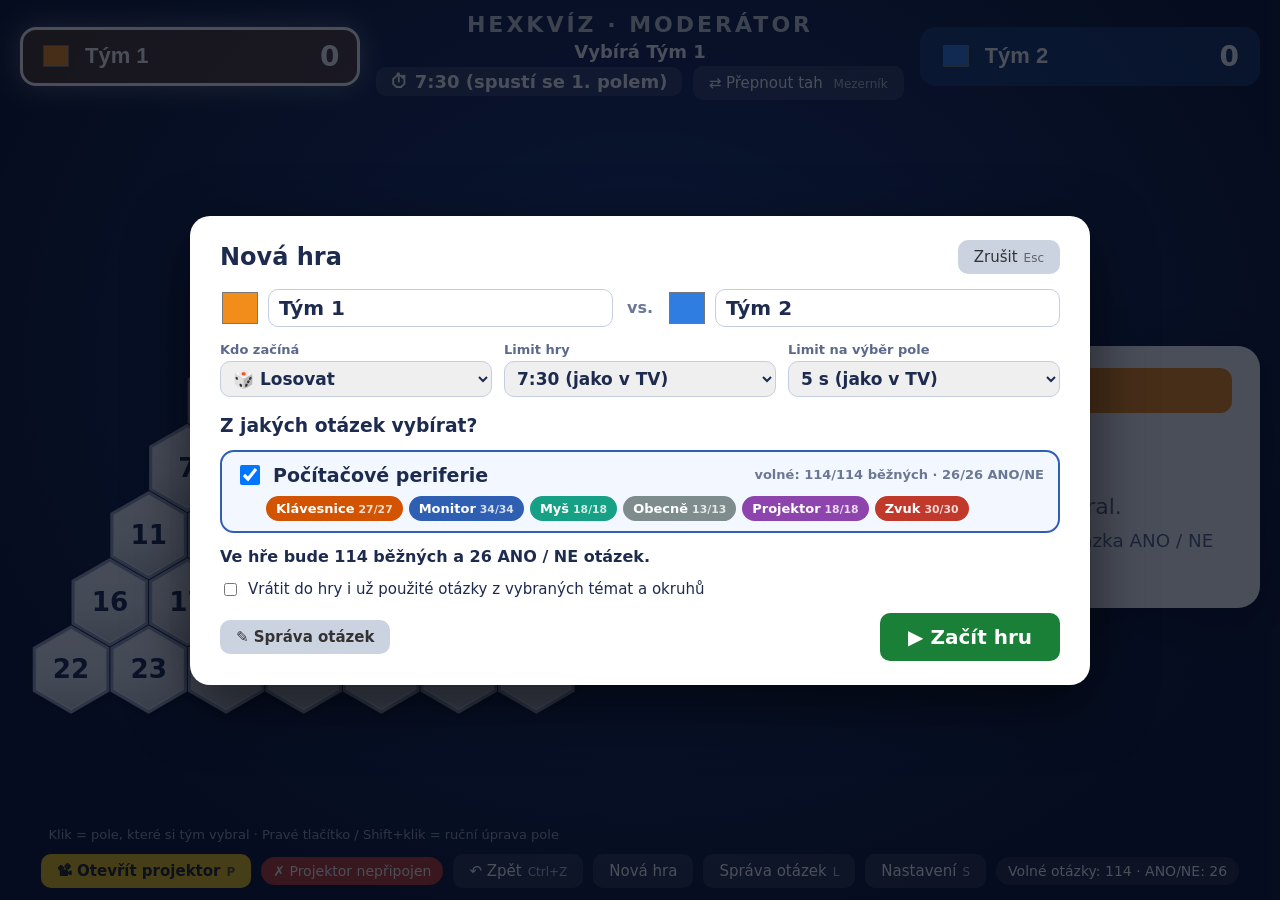
==== commit 178f3c56: "Stejná šířka jmenovek týmů v obou oknech Co-Authored-By: Claude Opus 5.5 <noreply@anthropic.com>" ====
--- a/index.html
+++ b/index.html
@@ -9,6 +9,7 @@
 <style>
   body { display: grid; grid-template-rows: auto 1fr auto; height: 100vh; }
   header { display: grid; grid-template-columns: 1fr auto 1fr; align-items: center; gap: 16px; padding: 12px 20px; }
+  header .team { justify-self: start; width: 100%; max-width: 460px; }
   header .team:last-child { justify-self: end; }
   .team { min-width: 300px; }
   .team input[type=text] { background: transparent; border: none; color: #fff; font-size: 22px; font-weight: 700; width: 170px; outline: none; }
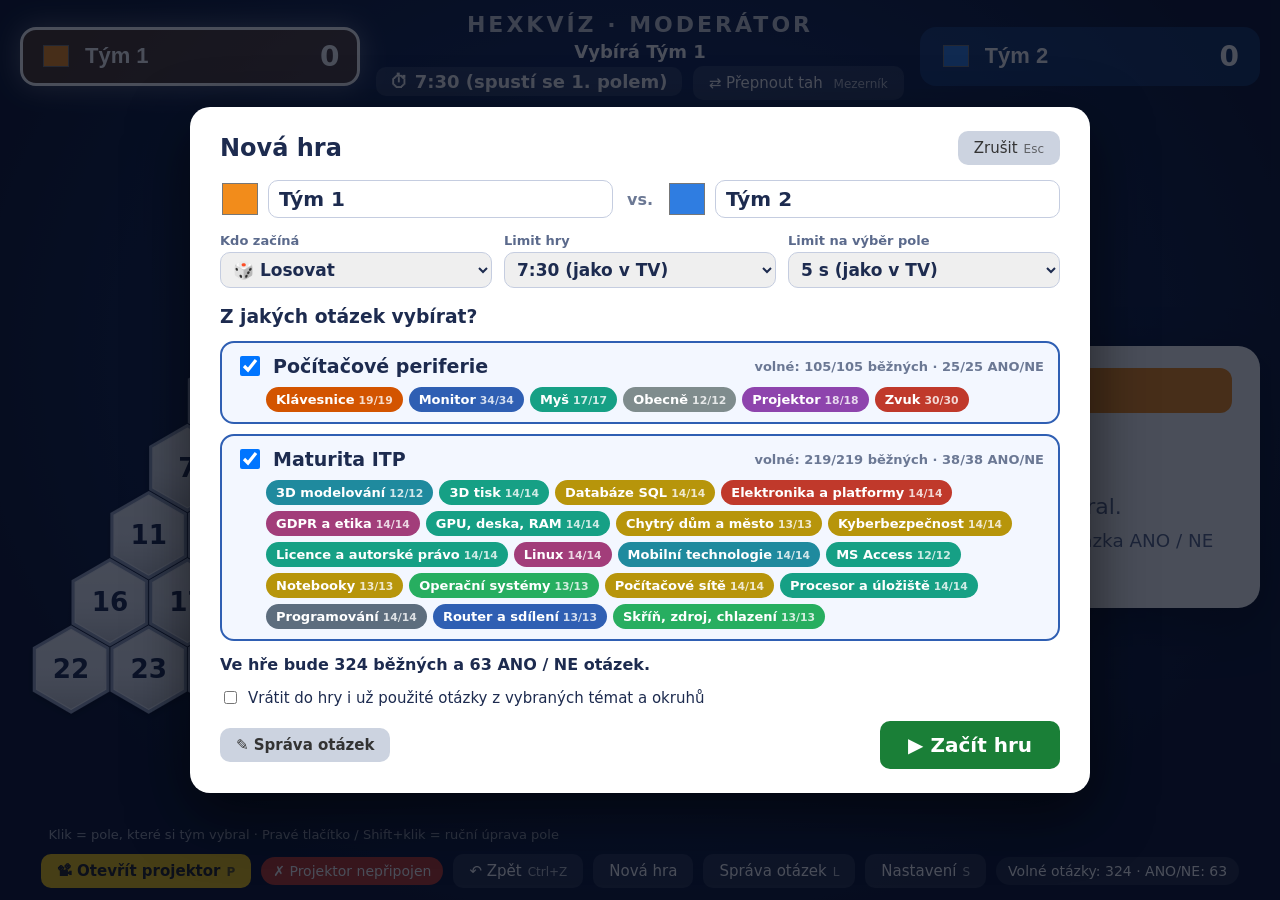
==== commit bcee5bdc: "Po výběru pole tři volby: správně, špatně (černé pole), chce odpovídat druhý tým Co-Authored-By: Cla" ====
--- a/index.html
+++ b/index.html
@@ -454,9 +454,7 @@
   if (!inRound()) return;
   const { phase, team } = round;
   if (phase === 'question') {
-    if (correct) return finish(team);
-    if (settings.steal) { round.phase = 'steal'; phaseTimer(); return sync('wrong'); }
-    return finish(3);
+    return finish(correct ? team : 3);   // špatně a soupeř nechce → černé pole
   }
   if (phase === 'steal') return finish(correct ? other(team) : 3);
   if (phase === 'yesno') return finish(correct ? team : other(team));
@@ -467,9 +465,9 @@
   if (phase === 'tiebreak2') return declareWinner(correct ? team : other(team), 'rozstřel');
 }
 
-// tlačítko 3: soupeř odmítá (pole zčerná) / v rozstřelu nikdo nezmáčkl
+// tlačítko 3: chce odpovídat druhý tým / v rozstřelu nikdo nezmáčkl
 function refuse() {
-  if (round.phase === 'steal') finish(3);
+  if (round.phase === 'question' && settings.steal) { round.phase = 'steal'; phaseTimer(); sync('wrong'); }
   // bod 21: nikdo nezmáčkl → špatná odpověď tomu, kdo by volil další otázku
   else if (round.phase === 'tiebreak') declareWinner(other(game.turn), 'rozstřel');
 }
@@ -626,8 +624,8 @@
     $('bOther').disabled = !q;
     const me = tn(round.team), op = tn(other(round.team));
     const labels = {
-      question: [`✔ Správně → pole pro ${me}`, settings.steal ? `✘ Špatně / bez odpovědi → šance pro ${op}` : `✘ Špatně / bez odpovědi → černé pole`],
-      steal: [`✔ ${op} správně → pole pro ${op}`, `✘ ${op} špatně → černé pole`, `⏭ ${op} odmítá → černé pole`],
+      question: [`✔ Správně → pole pro ${me}`, `✘ Špatně → černé pole`, settings.steal ? `✋ Chce odpovídat ${op}` : ''],
+      steal: [`✔ ${op} správně → pole pro ${op}`, `✘ ${op} špatně → černé pole`],
       yesno: [`✔ Správně → pole pro ${me}`, `✘ Špatně → pole pro ${op}`],
       tiebreak: [`🔔 Dřív zmáčkl ${tn(1)}`, `🔔 Dřív zmáčkl ${tn(2)}`, `Nikdo → vyhrává ${tn(other(game.turn))}`],
       tiebreak2: [`✔ Správně → vyhrává ${me}`, `✘ Špatně → vyhrává ${op}`],
